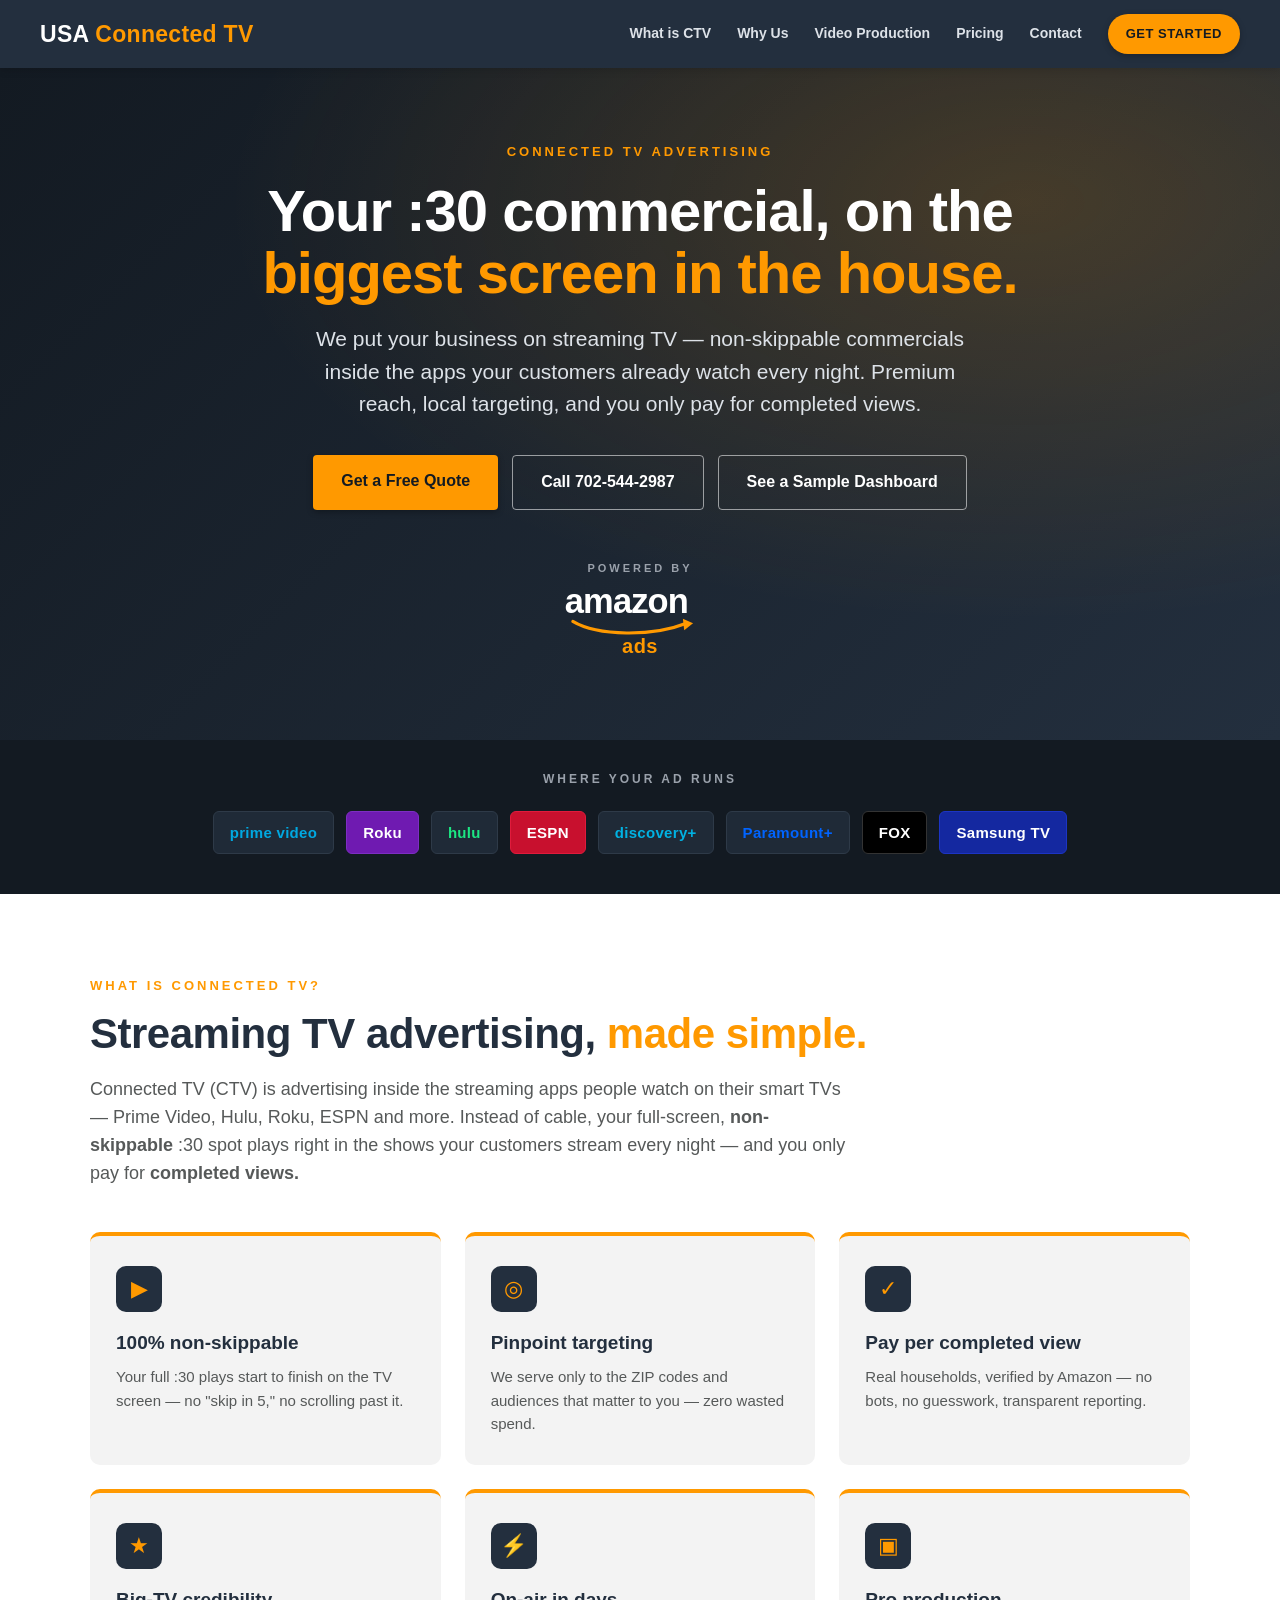
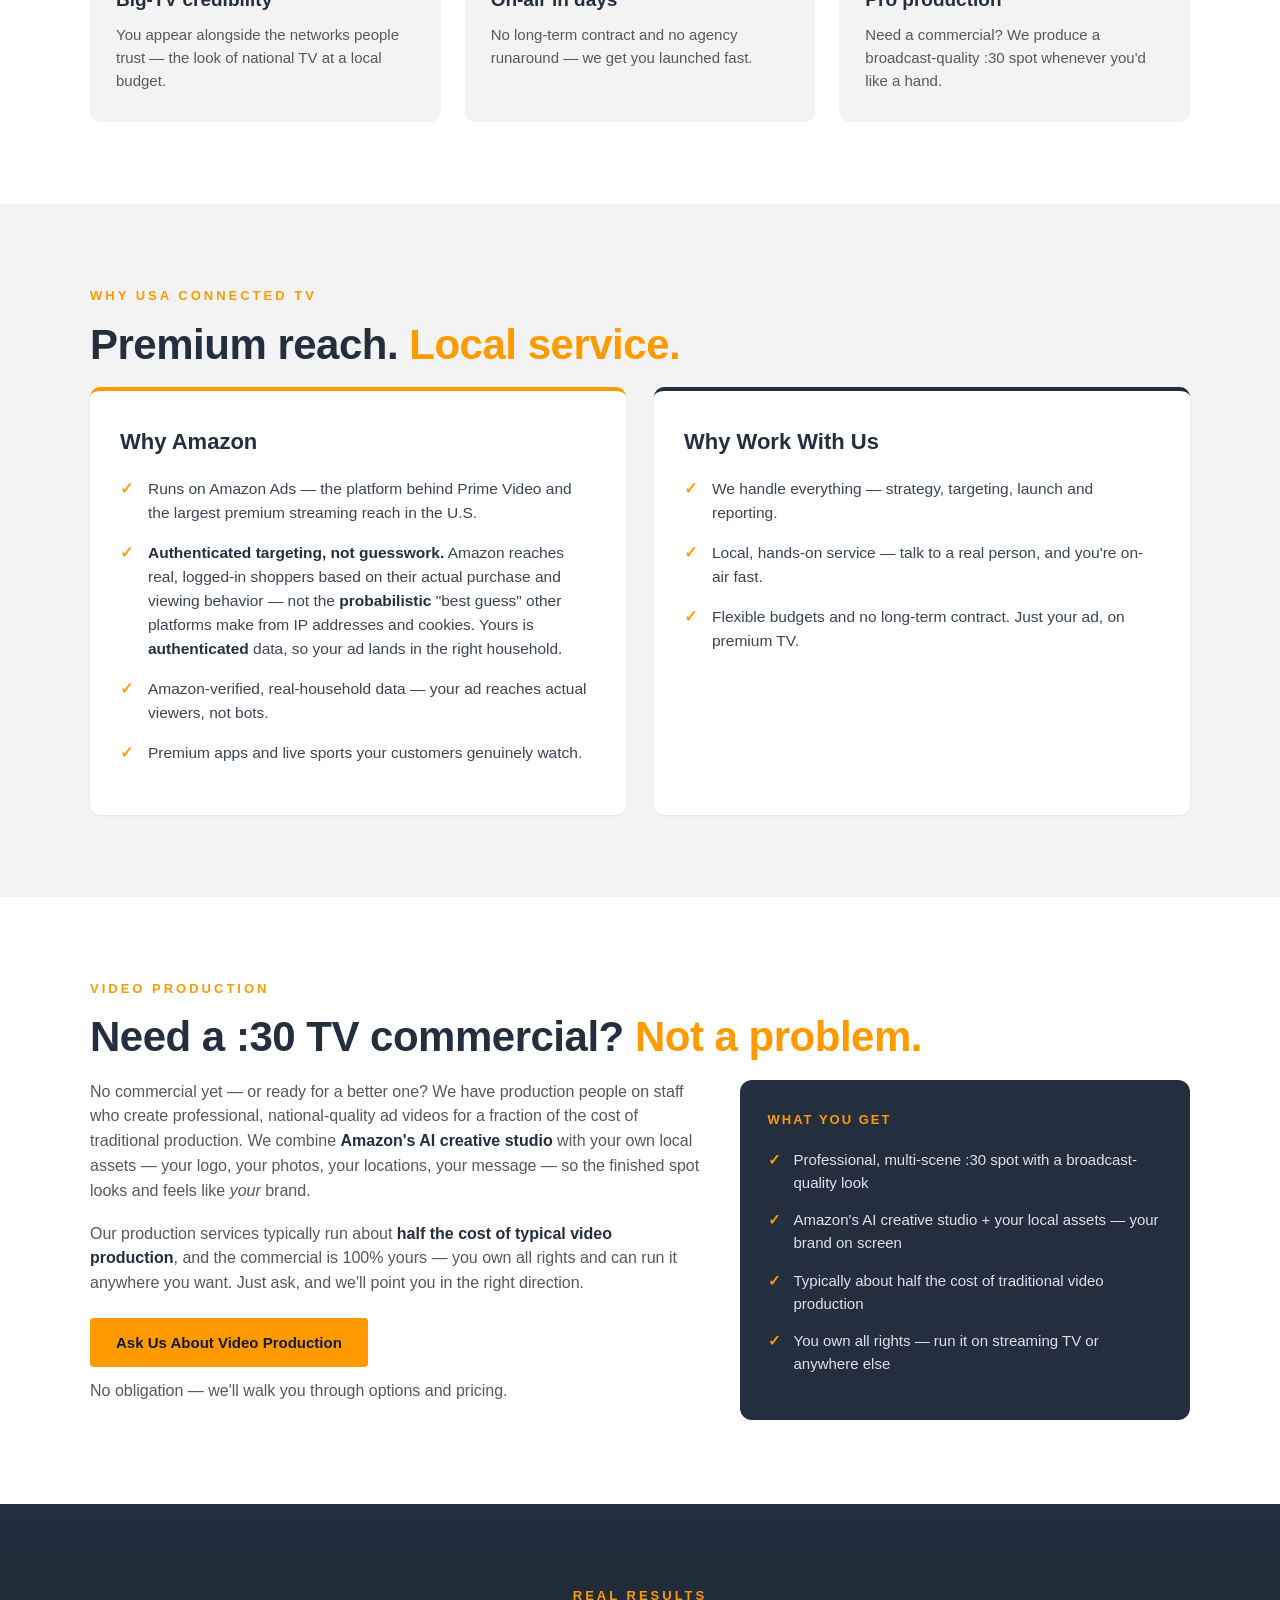
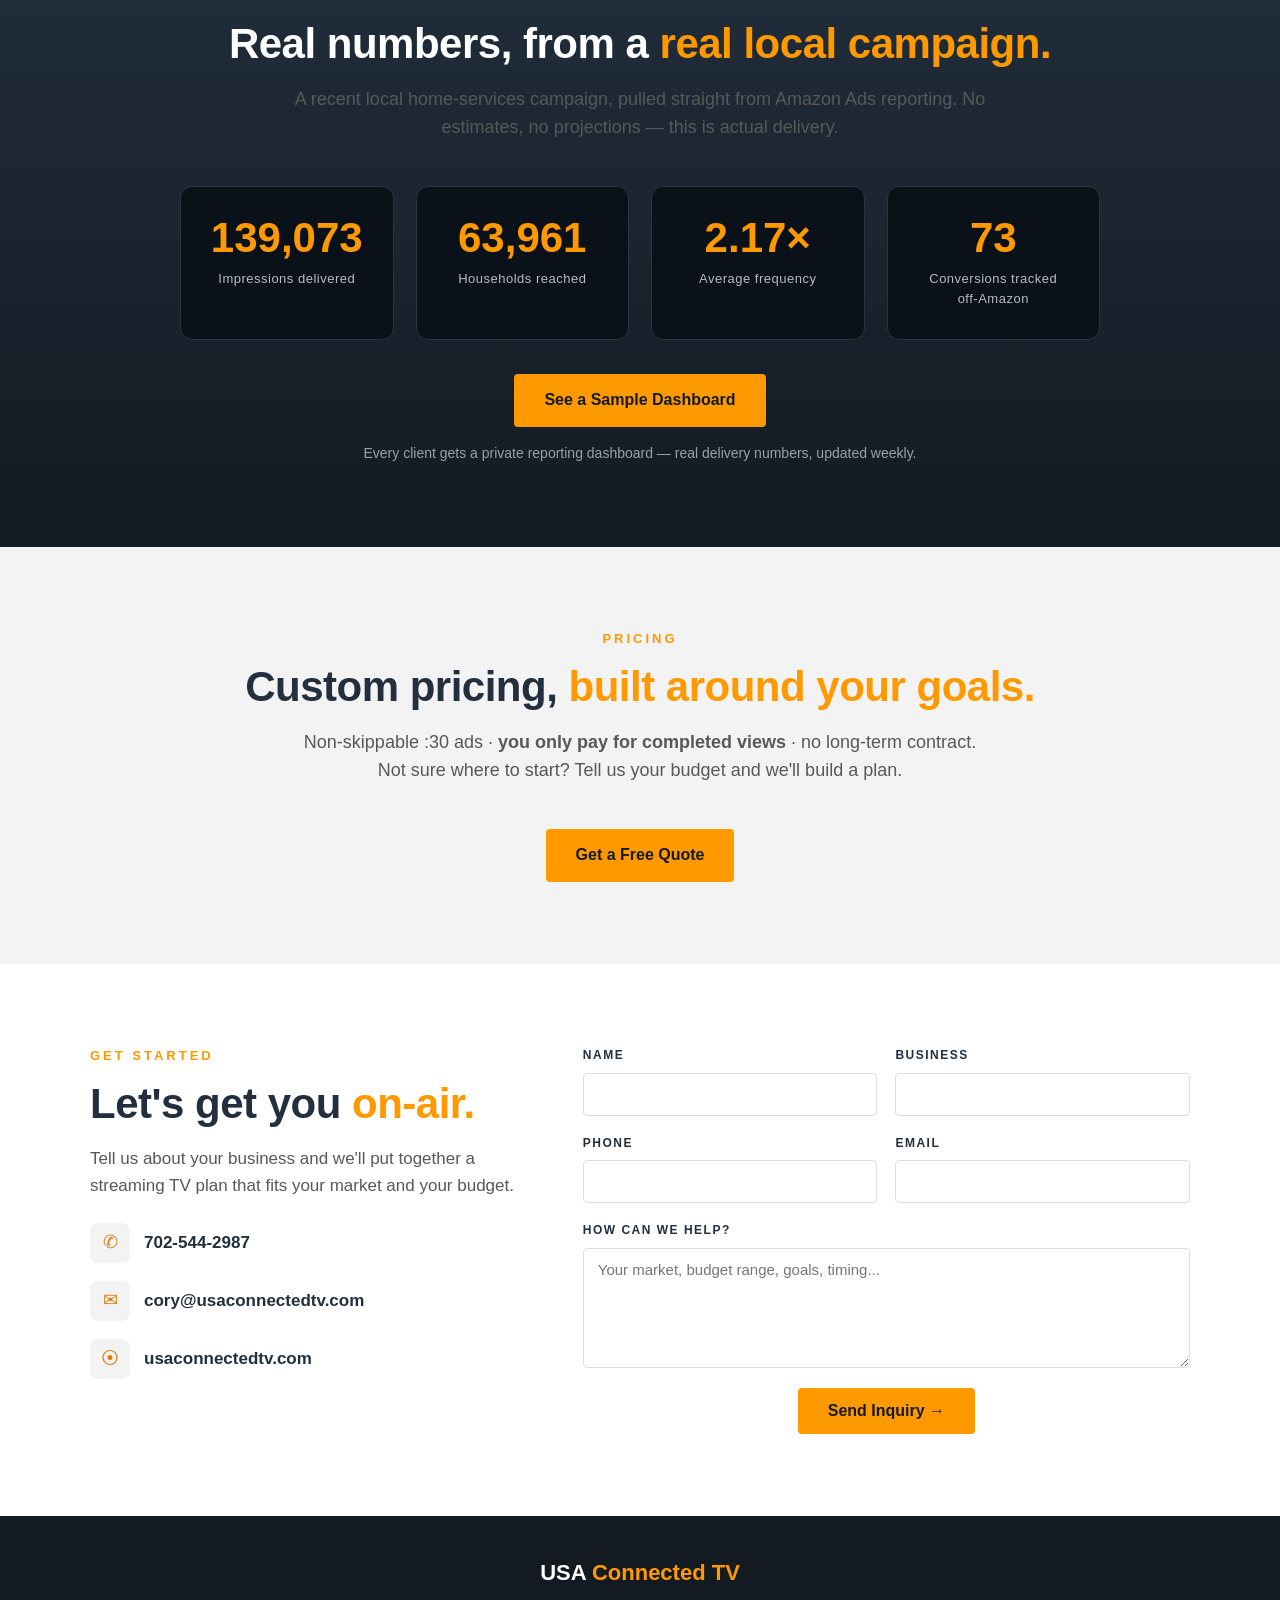
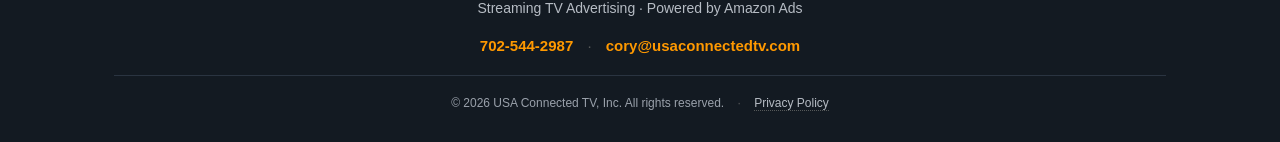
==== index.html @ 7b62219b "Add files via upload" ====
<!DOCTYPE html>
<html lang="en">
<head>
  <meta charset="UTF-8" />
  <meta name="viewport" content="width=device-width, initial-scale=1.0" />
  <meta name="description" content="USA Connected TV puts your business on streaming TV — non-skippable :30 commercials on Prime Video, Hulu, Roku, ESPN and more, powered by Amazon Ads. Local targeting, pay per completed view, on-air in days." />
  <title>USA Connected TV — Streaming TV Advertising | Powered by Amazon Ads</title>

  <style>
    /* ---------- Reset / base ---------- */
    * { box-sizing: border-box; margin: 0; padding: 0; }
    html { scroll-behavior: smooth; }
    body {
      font-family: "Amazon Ember", "Helvetica Neue", Helvetica, Arial, sans-serif;
      color: #232F3E;
      background: #FFFFFF;
      line-height: 1.55;
      -webkit-font-smoothing: antialiased;
    }
    img, svg { max-width: 100%; display: block; }
    a { color: inherit; text-decoration: none; }

    /* ---------- Amazon palette ---------- */
    :root {
      --amz-orange: #FF9900;
      --amz-orange-dark: #E47911;
      --amz-navy: #232F3E;
      --amz-navy-deep: #131A22;
      --amz-blue: #146EB4;
      --amz-gray-bg: #F3F3F3;
      --amz-gray-line: #DDDDDD;
      --amz-text-muted: #565959;
    }

    /* ---------- Header ---------- */
    header {
      background: var(--amz-navy);
      color: #FFFFFF;
      padding: 14px 24px;
      position: sticky;
      top: 0;
      z-index: 50;
      box-shadow: 0 2px 8px rgba(0,0,0,0.15);
    }
    .header-inner {
      max-width: 1200px;
      margin: 0 auto;
      display: flex;
      align-items: center;
      justify-content: space-between;
      gap: 16px;
    }
    .brand-mark {
      font-family: "Amazon Ember", "Helvetica Neue", Arial, sans-serif;
      font-weight: 800;
      font-size: 23px;
      letter-spacing: 0.3px;
      line-height: 1;
      white-space: nowrap;
    }
    .brand-mark .usa { color: #FFFFFF; }
    .brand-mark .ctv { color: var(--amz-orange); }
    .nav-links {
      display: flex;
      align-items: center;
      gap: 26px;
      font-size: 14px;
      font-weight: 600;
      color: #DDE2E8;
    }
    .nav-links a { transition: color 0.18s; }
    .nav-links a:hover { color: var(--amz-orange); }
    .nav-cta {
      display: inline-block;
      background: var(--amz-orange);
      color: var(--amz-navy-deep);
      font-weight: 800;
      font-size: 13px;
      letter-spacing: 0.5px;
      text-transform: uppercase;
      padding: 10px 18px;
      border-radius: 22px;
      white-space: nowrap;
      box-shadow: 0 2px 6px rgba(0,0,0,0.25);
      transition: background 0.2s, transform 0.2s;
    }
    .nav-cta:hover { background: #FFB347; transform: translateY(-1px); }
    .nav-toggle { display: none; background: none; border: none; color: #fff; font-size: 24px; cursor: pointer; }
    @media (max-width: 860px) {
      .nav-links { display: none; }
      .nav-links.open {
        display: flex; flex-direction: column; align-items: flex-start;
        position: absolute; top: 100%; left: 0; right: 0;
        background: var(--amz-navy-deep); padding: 18px 24px; gap: 16px;
        box-shadow: 0 8px 16px rgba(0,0,0,0.3);
      }
      .nav-toggle { display: block; }
    }

    /* ---------- Hero ---------- */
    .hero {
      background:
        radial-gradient(ellipse at 80% 20%, rgba(255,153,0,0.18), transparent 55%),
        linear-gradient(135deg, var(--amz-navy-deep) 0%, var(--amz-navy) 100%);
      color: #FFFFFF;
      padding: 74px 24px 84px;
      text-align: center;
      position: relative;
      overflow: hidden;
    }
    .hero-inner { max-width: 900px; margin: 0 auto; position: relative; z-index: 2; }
    .eyebrow-light {
      color: var(--amz-orange);
      font-size: 13px;
      font-weight: 700;
      text-transform: uppercase;
      letter-spacing: 3px;
      margin-bottom: 18px;
    }
    .hero h1 {
      font-size: clamp(34px, 5.4vw, 58px);
      line-height: 1.06;
      font-weight: 800;
      letter-spacing: -1px;
      margin-bottom: 20px;
    }
    .hero h1 .accent { color: var(--amz-orange); }
    .hero p.lede {
      font-size: clamp(17px, 2vw, 21px);
      color: #DDE2E8;
      max-width: 680px;
      margin: 0 auto 34px;
    }
    .hero-ctas { display: flex; gap: 14px; justify-content: center; flex-wrap: wrap; }
    .hero-cta {
      display: inline-block;
      background: var(--amz-orange);
      color: var(--amz-navy-deep);
      font-weight: 700;
      padding: 14px 28px;
      border-radius: 4px;
      font-size: 16px;
      transition: background 0.2s, transform 0.2s;
      box-shadow: 0 2px 6px rgba(0,0,0,0.3);
    }
    .hero-cta:hover { background: #FFB347; transform: translateY(-1px); }
    .hero-cta-alt {
      background: transparent;
      color: #FFFFFF;
      box-shadow: none;
      border: 1.5px solid rgba(255,255,255,0.55);
    }
    .hero-cta-alt:hover { background: rgba(255,255,255,0.10); }

    /* ---------- Powered by Amazon ---------- */
    .powered {
      margin-top: 50px;
      display: flex;
      flex-direction: column;
      align-items: center;
      gap: 2px;
    }
    .powered .powered-by {
      font-size: 11px;
      letter-spacing: 3px;
      text-transform: uppercase;
      color: #9AA1AB;
      font-weight: 700;
    }
    .powered .amz-svg { width: 168px; height: auto; }
    .powered .ads-label {
      font-size: 20px;
      font-weight: 800;
      color: var(--amz-orange);
      letter-spacing: 0.5px;
      line-height: 1;
      margin-top: -2px;
    }

    /* ---------- Networks strip ---------- */
    .networks { background: var(--amz-navy-deep); padding: 30px 24px 40px; text-align: center; }
    .networks .label {
      font-size: 12px; letter-spacing: 3px; text-transform: uppercase;
      color: #9AA1AB; font-weight: 700; margin-bottom: 22px;
    }
    .net-row {
      display: flex; flex-wrap: wrap; justify-content: center; align-items: center;
      gap: 14px 12px; max-width: 960px; margin: 0 auto;
    }
    .net-badge {
      font-weight: 800; font-size: 15px; letter-spacing: 0.3px;
      padding: 9px 16px; border-radius: 6px; white-space: nowrap;
      background: #1F2A37; color: #EDEFF2; border: 1px solid #2E3A48;
    }
    .net-badge.prime { color:#00A8E1; }
    .net-badge.roku { color:#fff; background:#6f1ab1; border-color:#7d2ec2; }
    .net-badge.hulu { color:#1CE783; }
    .net-badge.espn { color:#fff; background:#c8102e; border-color:#e01b3c; }
    .net-badge.disc { color:#00B2E3; }
    .net-badge.para { color:#0064FF; }
    .net-badge.fox  { color:#fff; background:#000; border-color:#333; }
    .net-badge.sam  { color:#fff; background:#1428A0; border-color:#1c34c4; }

    /* ---------- Section general ---------- */
    section.content { padding: 82px 24px; }
    .content-inner { max-width: 1100px; margin: 0 auto; }
    .eyebrow {
      color: var(--amz-orange);
      font-size: 13px;
      font-weight: 700;
      text-transform: uppercase;
      letter-spacing: 3px;
      margin-bottom: 14px;
    }
    h2 {
      font-size: clamp(28px, 4vw, 42px);
      font-weight: 800;
      line-height: 1.15;
      letter-spacing: -0.5px;
      margin-bottom: 18px;
      color: var(--amz-navy);
    }
    h2 .accent { color: var(--amz-orange); }
    section.content p.intro {
      font-size: 18px;
      color: var(--amz-text-muted);
      max-width: 760px;
      margin-bottom: 44px;
    }

    /* ---------- What is CTV (feature grid) ---------- */
    .what { background: #FFFFFF; }
    .feature-grid {
      display: grid;
      grid-template-columns: repeat(auto-fit, minmax(260px, 1fr));
      gap: 24px;
      margin-top: 6px;
    }
    .feature-card {
      background: var(--amz-gray-bg);
      border-radius: 10px;
      padding: 30px 26px;
      border-top: 4px solid var(--amz-orange);
    }
    .feature-card .fc-icon {
      width: 46px; height: 46px; border-radius: 10px;
      background: var(--amz-navy); color: var(--amz-orange);
      display: flex; align-items: center; justify-content: center;
      font-size: 22px; margin-bottom: 16px;
    }
    .feature-card h3 { font-size: 19px; font-weight: 800; color: var(--amz-navy); margin-bottom: 8px; }
    .feature-card p { font-size: 15px; color: var(--amz-text-muted); }

    /* ---------- Why Us (two columns) ---------- */
    .why { background: var(--amz-gray-bg); }
    .why-cols {
      display: grid;
      grid-template-columns: 1fr 1fr;
      gap: 28px;
      margin-top: 6px;
    }
    .why-panel {
      background: #FFFFFF;
      border-radius: 10px;
      padding: 34px 30px;
      box-shadow: 0 1px 3px rgba(0,0,0,0.06);
    }
    .why-panel.amazon { border-top: 4px solid var(--amz-orange); }
    .why-panel.us { border-top: 4px solid var(--amz-navy); }
    .why-panel h3 { font-size: 22px; font-weight: 800; color: var(--amz-navy); margin-bottom: 18px; }
    .why-list { list-style: none; }
    .why-list li {
      position: relative; padding-left: 28px; margin-bottom: 16px;
      font-size: 15.5px; color: #3a4453;
    }
    .why-list li::before {
      content: "✓"; position: absolute; left: 0; top: 0;
      color: var(--amz-orange); font-weight: 800;
    }
    .why-list li strong { color: var(--amz-navy); }
    @media (max-width: 720px) { .why-cols { grid-template-columns: 1fr; } }

    /* ---------- Video Production ---------- */
    .production { background: #FFFFFF; }
    .prod-wrap { display: grid; grid-template-columns: 1.15fr 0.85fr; gap: 40px; align-items: start; }
    .prod-body p { font-size: 16px; color: var(--amz-text-muted); margin-bottom: 18px; }
    .prod-body p strong { color: var(--amz-navy); }
    .prod-cta {
      display: inline-block; background: var(--amz-orange); color: var(--amz-navy-deep);
      font-weight: 700; padding: 13px 26px; border-radius: 4px; font-size: 15px; margin-top: 4px;
      transition: background 0.2s, transform 0.2s;
    }
    .prod-cta:hover { background: #FFB347; transform: translateY(-1px); }
    .prod-note { font-size: 13px; color: var(--amz-text-muted); margin-top: 12px; }
    .prod-card {
      background: var(--amz-navy); color: #fff; border-radius: 12px; padding: 30px 28px;
    }
    .prod-card h4 {
      font-size: 13px; letter-spacing: 2px; text-transform: uppercase;
      color: var(--amz-orange); margin-bottom: 18px; font-weight: 800;
    }
    .prod-card ul { list-style: none; }
    .prod-card li {
      position: relative; padding-left: 26px; margin-bottom: 14px; font-size: 15px; color: #DDE2E8;
    }
    .prod-card li::before { content: "✓"; position: absolute; left: 0; color: var(--amz-orange); font-weight: 800; }
    @media (max-width: 780px) { .prod-wrap { grid-template-columns: 1fr; gap: 28px; } }

    /* ---------- Real Results ---------- */
    .results { background: linear-gradient(180deg, var(--amz-navy) 0%, var(--amz-navy-deep) 100%); color: #fff; text-align: center; }
    .results h2 { color: #fff; }
    .results h2 .accent { color: var(--amz-orange); }
    .results p.intro { color: #B6BCC4; margin-left: auto; margin-right: auto; text-align: center; }
    .stats {
      display: grid; grid-template-columns: repeat(4, 1fr); gap: 22px;
      max-width: 920px; margin: 0 auto 34px;
    }
    .stat {
      background: #0B1118; border: 1px solid #2A3441; border-radius: 12px; padding: 30px 18px;
    }
    .stat .num { font-size: clamp(30px, 4vw, 42px); font-weight: 800; color: var(--amz-orange); line-height: 1; margin-bottom: 10px; }
    .stat .cap { font-size: 13px; color: #B6BCC4; letter-spacing: 0.5px; }
    .results-cta {
      display: inline-block; background: var(--amz-orange); color: var(--amz-navy-deep);
      font-weight: 700; padding: 14px 30px; border-radius: 4px; font-size: 16px;
      transition: background 0.2s, transform 0.2s;
    }
    .results-cta:hover { background: #FFB347; transform: translateY(-1px); }
    .results-note { margin-top: 16px; font-size: 14px; color: #9AA1AB; }
    @media (max-width: 720px) { .stats { grid-template-columns: 1fr 1fr; } }

    /* ---------- Pricing ---------- */
    .pricing { background: var(--amz-gray-bg); text-align: center; }
    .pricing .content-inner { text-align: center; }
    .pricing h2 { }
    .pricing p.intro { margin-left: auto; margin-right: auto; text-align: center; }
    .pricing-cta {
      display: inline-block; background: var(--amz-orange); color: var(--amz-navy-deep);
      font-weight: 700; padding: 14px 30px; border-radius: 4px; font-size: 16px;
      transition: background 0.2s, transform 0.2s;
    }
    .pricing-cta:hover { background: #FFB347; transform: translateY(-1px); }

    /* ---------- Contact ---------- */
    .contact { background: #FFFFFF; }
    .contact-wrap { display: grid; grid-template-columns: 0.85fr 1.15fr; gap: 44px; align-items: start; }
    .contact-info .eyebrow { }
    .contact-info h2 { }
    .contact-lines { margin-top: 24px; }
    .contact-line {
      display: flex; align-items: center; gap: 14px; margin-bottom: 18px;
      font-size: 17px; color: var(--amz-navy);
    }
    .contact-line .ci {
      width: 40px; height: 40px; border-radius: 8px; flex: none;
      background: var(--amz-gray-bg); color: var(--amz-orange-dark);
      display: flex; align-items: center; justify-content: center; font-size: 18px;
    }
    .contact-line a { color: var(--amz-navy); font-weight: 600; }
    .contact-line a:hover { color: var(--amz-orange-dark); }

    .contact-form { text-align: left; }
    .form-row { display: grid; grid-template-columns: 1fr 1fr; gap: 18px; margin-bottom: 18px; }
    .form-field { display: flex; flex-direction: column; }
    .form-field.full { margin-bottom: 20px; }
    .form-field label {
      font-size: 12px; font-weight: 700; letter-spacing: 1.5px; text-transform: uppercase;
      color: var(--amz-navy); margin-bottom: 8px;
    }
    .form-field input, .form-field textarea {
      font-family: inherit; font-size: 15px; color: var(--amz-navy-deep); background: #FFFFFF;
      border: 1.5px solid var(--amz-gray-line); border-radius: 4px; padding: 12px 14px;
      transition: border-color 0.18s, box-shadow 0.18s; width: 100%;
    }
    .form-field input:focus, .form-field textarea:focus {
      outline: none; border-color: var(--amz-orange); box-shadow: 0 0 0 3px rgba(255,153,0,0.18);
    }
    .form-field textarea { resize: vertical; min-height: 120px; }
    .contact-cta {
      display: inline-block; background: var(--amz-orange); color: var(--amz-navy-deep);
      font-weight: 700; padding: 14px 30px; border-radius: 4px; font-size: 16px;
      border: none; cursor: pointer; font-family: inherit; transition: background 0.2s, transform 0.2s;
    }
    .contact-cta:hover { background: #FFB347; transform: translateY(-1px); }
    @media (max-width: 780px) {
      .contact-wrap { grid-template-columns: 1fr; gap: 30px; }
      .form-row { grid-template-columns: 1fr; }
    }

    /* ---------- Footer ---------- */
    footer { background: var(--amz-navy-deep); color: #9AA1AB; text-align: center; }
    .footer-inner { max-width: 1100px; margin: 0 auto; padding: 40px 24px 30px; }
    .footer-brand { font-size: 22px; font-weight: 800; margin-bottom: 8px; }
    .footer-brand .usa { color: #fff; }
    .footer-brand .ctv { color: var(--amz-orange); }
    .footer-tag { font-size: 14px; color: #B6BCC4; margin-bottom: 14px; }
    .footer-contact { font-size: 15px; color: #DDE2E8; margin-bottom: 18px; }
    .footer-contact a { color: var(--amz-orange); font-weight: 600; }
    .footer-contact a:hover { color: #FFB347; }
    .footer-sep { margin: 0 10px; color: #565959; }
    .footer-legal {
      border-top: 1px solid #2A3441; padding-top: 18px; font-size: 12px; color: #9AA1AB;
    }
    .footer-legal a { color: #B6BCC4; border-bottom: 1px dotted #565959; }
    .footer-legal a:hover { color: var(--amz-orange); }
  </style>
</head>
<body>

  <!-- ============ HEADER ============ -->
  <header>
    <div class="header-inner">
      <a href="#top" class="brand-mark"><span class="usa">USA </span><span class="ctv">Connected TV</span></a>
      <nav class="nav-links" id="navLinks">
        <a href="#what">What is CTV</a>
        <a href="#why">Why Us</a>
        <a href="#production">Video Production</a>
        <a href="#pricing">Pricing</a>
        <a href="#contact">Contact</a>
        <a class="nav-cta" href="#contact">Get Started</a>
      </nav>
      <button class="nav-toggle" id="navToggle" aria-label="Menu">☰</button>
    </div>
  </header>

  <span id="top"></span>

  <!-- ============ HERO ============ -->
  <section class="hero">
    <div class="hero-inner">
      <div class="eyebrow-light">Connected TV Advertising</div>
      <h1>Your :30 commercial, on the <span class="accent">biggest screen in the house.</span></h1>
      <p class="lede">
        We put your business on streaming TV — non-skippable commercials inside the apps your
        customers already watch every night. Premium reach, local targeting, and you only pay
        for completed views.
      </p>
      <div class="hero-ctas">
        <a class="hero-cta" href="#contact">Get a Free Quote</a>
        <a class="hero-cta hero-cta-alt" href="tel:7025442987">Call 702-544-2987</a>
        <a class="hero-cta hero-cta-alt" href="sample-dashboard.html">See a Sample Dashboard</a>
      </div>

      <div class="powered">
        <span class="powered-by">Powered by</span>
        <svg class="amz-svg" viewBox="0 0 380 130" xmlns="http://www.w3.org/2000/svg" aria-label="amazon ads">
          <text x="20" y="78" font-family="'Helvetica Neue', Helvetica, Arial, sans-serif"
                font-size="78" font-weight="700" fill="#FFFFFF" letter-spacing="-2">amazon</text>
          <path d="M 38 96 C 95 130, 220 130, 295 100" stroke="#FF9900" stroke-width="7" fill="none" stroke-linecap="round"/>
          <path d="M 287 90 L 310 100 L 290 116 Z" fill="#FF9900"/>
        </svg>
        <span class="ads-label">ads</span>
      </div>
    </div>
  </section>

  <!-- ============ NETWORKS ============ -->
  <section class="networks">
    <div class="label">Where Your Ad Runs</div>
    <div class="net-row">
      <span class="net-badge prime">prime video</span>
      <span class="net-badge roku">Roku</span>
      <span class="net-badge hulu">hulu</span>
      <span class="net-badge espn">ESPN</span>
      <span class="net-badge disc">discovery+</span>
      <span class="net-badge para">Paramount+</span>
      <span class="net-badge fox">FOX</span>
      <span class="net-badge sam">Samsung TV</span>
    </div>
  </section>

  <!-- ============ WHAT IS CTV ============ -->
  <section class="content what" id="what">
    <div class="content-inner">
      <div class="eyebrow">What is Connected TV?</div>
      <h2>Streaming TV advertising, <span class="accent">made simple.</span></h2>
      <p class="intro">
        Connected TV (CTV) is advertising inside the streaming apps people watch on their smart TVs —
        Prime Video, Hulu, Roku, ESPN and more. Instead of cable, your full-screen,
        <strong>non-skippable</strong> :30 spot plays right in the shows your customers stream every
        night — and you only pay for <strong>completed views.</strong>
      </p>

      <div class="feature-grid">
        <div class="feature-card">
          <div class="fc-icon">▶</div>
          <h3>100% non-skippable</h3>
          <p>Your full :30 plays start to finish on the TV screen — no "skip in 5," no scrolling past it.</p>
        </div>
        <div class="feature-card">
          <div class="fc-icon">◎</div>
          <h3>Pinpoint targeting</h3>
          <p>We serve only to the ZIP codes and audiences that matter to you — zero wasted spend.</p>
        </div>
        <div class="feature-card">
          <div class="fc-icon">✓</div>
          <h3>Pay per completed view</h3>
          <p>Real households, verified by Amazon — no bots, no guesswork, transparent reporting.</p>
        </div>
        <div class="feature-card">
          <div class="fc-icon">★</div>
          <h3>Big-TV credibility</h3>
          <p>You appear alongside the networks people trust — the look of national TV at a local budget.</p>
        </div>
        <div class="feature-card">
          <div class="fc-icon">⚡</div>
          <h3>On-air in days</h3>
          <p>No long-term contract and no agency runaround — we get you launched fast.</p>
        </div>
        <div class="feature-card">
          <div class="fc-icon">▣</div>
          <h3>Pro production</h3>
          <p>Need a commercial? We produce a broadcast-quality :30 spot whenever you'd like a hand.</p>
        </div>
      </div>
    </div>
  </section>

  <!-- ============ WHY US ============ -->
  <section class="content why" id="why">
    <div class="content-inner">
      <div class="eyebrow">Why USA Connected TV</div>
      <h2>Premium reach. <span class="accent">Local service.</span></h2>

      <div class="why-cols">
        <div class="why-panel amazon">
          <h3>Why Amazon</h3>
          <ul class="why-list">
            <li>Runs on Amazon Ads — the platform behind Prime Video and the largest premium streaming reach in the U.S.</li>
            <li><strong>Authenticated targeting, not guesswork.</strong> Amazon reaches real, logged-in shoppers based on their actual purchase and viewing behavior — not the <strong>probabilistic</strong> "best guess" other platforms make from IP addresses and cookies. Yours is <strong>authenticated</strong> data, so your ad lands in the right household.</li>
            <li>Amazon-verified, real-household data — your ad reaches actual viewers, not bots.</li>
            <li>Premium apps and live sports your customers genuinely watch.</li>
          </ul>
        </div>
        <div class="why-panel us">
          <h3>Why Work With Us</h3>
          <ul class="why-list">
            <li>We handle everything — strategy, targeting, launch and reporting.</li>
            <li>Local, hands-on service — talk to a real person, and you're on-air fast.</li>
            <li>Flexible budgets and no long-term contract. Just your ad, on premium TV.</li>
          </ul>
        </div>
      </div>
    </div>
  </section>

  <!-- ============ VIDEO PRODUCTION ============ -->
  <section class="content production" id="production">
    <div class="content-inner">
      <div class="eyebrow">Video Production</div>
      <h2>Need a :30 TV commercial? <span class="accent">Not a problem.</span></h2>

      <div class="prod-wrap">
        <div class="prod-body">
          <p>
            No commercial yet — or ready for a better one? We have production people on staff who create
            professional, national-quality ad videos for a fraction of the cost of traditional production.
            We combine <strong>Amazon's AI creative studio</strong> with your own local assets — your logo,
            your photos, your locations, your message — so the finished spot looks and feels like <em>your</em> brand.
          </p>
          <p>
            Our production services typically run about <strong>half the cost of typical video production</strong>,
            and the commercial is 100% yours — you own all rights and can run it anywhere you want. Just ask,
            and we'll point you in the right direction.
          </p>
          <a class="prod-cta" href="#contact">Ask Us About Video Production</a>
          <p class="prod-note">No obligation — we'll walk you through options and pricing.</p>
        </div>
        <div class="prod-card">
          <h4>What You Get</h4>
          <ul>
            <li>Professional, multi-scene :30 spot with a broadcast-quality look</li>
            <li>Amazon's AI creative studio + your local assets — your brand on screen</li>
            <li>Typically about half the cost of traditional video production</li>
            <li>You own all rights — run it on streaming TV or anywhere else</li>
          </ul>
        </div>
      </div>
    </div>
  </section>

  <!-- ============ REAL RESULTS ============ -->
  <section class="content results">
    <div class="content-inner">
      <div class="eyebrow">Real Results</div>
      <h2>Real numbers, from a <span class="accent">real local campaign.</span></h2>
      <p class="intro">
        A recent local home-services campaign, pulled straight from Amazon Ads reporting. No estimates,
        no projections — this is actual delivery.
      </p>

      <div class="stats">
        <div class="stat"><div class="num">139,073</div><div class="cap">Impressions delivered</div></div>
        <div class="stat"><div class="num">63,961</div><div class="cap">Households reached</div></div>
        <div class="stat"><div class="num">2.17×</div><div class="cap">Average frequency</div></div>
        <div class="stat"><div class="num">73</div><div class="cap">Conversions tracked off‑Amazon</div></div>
      </div>

      <a class="results-cta" href="sample-dashboard.html">See a Sample Dashboard</a>
      <p class="results-note">Every client gets a private reporting dashboard — real delivery numbers, updated weekly.</p>
    </div>
  </section>

  <!-- ============ PRICING ============ -->
  <section class="content pricing" id="pricing">
    <div class="content-inner">
      <div class="eyebrow">Pricing</div>
      <h2>Custom pricing, <span class="accent">built around your goals.</span></h2>
      <p class="intro">
        Non-skippable :30 ads · <strong>you only pay for completed views</strong> · no long-term contract.<br>
        Not sure where to start? Tell us your budget and we'll build a plan.
      </p>
      <a class="pricing-cta" href="#contact">Get a Free Quote</a>
    </div>
  </section>

  <!-- ============ CONTACT ============ -->
  <section class="content contact" id="contact">
    <div class="content-inner">
      <div class="contact-wrap">
        <div class="contact-info">
          <div class="eyebrow">Get Started</div>
          <h2>Let's get you <span class="accent">on-air.</span></h2>
          <p style="font-size:17px;color:var(--amz-text-muted);margin-top:6px;">
            Tell us about your business and we'll put together a streaming TV plan that fits your
            market and your budget.
          </p>
          <div class="contact-lines">
            <div class="contact-line"><span class="ci">✆</span><a href="tel:7025442987">702-544-2987</a></div>
            <div class="contact-line"><span class="ci">✉</span><a href="mailto:cory@usaconnectedtv.com">cory@usaconnectedtv.com</a></div>
            <div class="contact-line"><span class="ci">⦿</span><a href="https://usaconnectedtv.com">usaconnectedtv.com</a></div>
          </div>
        </div>

        <div id="form-thanks" style="display:none; text-align:center; padding:40px 20px; font-size:18px; font-weight:700;">
          Thanks! Your inquiry is on its way. We'll be in touch shortly.
        </div>
        <form class="contact-form" id="contact-form" action="https://formsubmit.co/cory@usaconnectedtv.com" method="POST">
          <input type="hidden" name="_subject" value="New lead from usaconnectedtv.com">
          <input type="hidden" name="_next" value="https://usaconnectedtv.com/?sent=1#contact">
          <input type="hidden" name="_template" value="table">
          <input type="hidden" name="_captcha" value="false">
          <p style="display:none"><label>Don't fill this out: <input type="text" name="_honey" tabindex="-1" autocomplete="off"></label></p>

          <div class="form-row">
            <div class="form-field">
              <label for="cf-name">Name</label>
              <input type="text" id="cf-name" name="name" required>
            </div>
            <div class="form-field">
              <label for="cf-business">Business</label>
              <input type="text" id="cf-business" name="business">
            </div>
          </div>
          <div class="form-row">
            <div class="form-field">
              <label for="cf-phone">Phone</label>
              <input type="tel" id="cf-phone" name="phone">
            </div>
            <div class="form-field">
              <label for="cf-email">Email</label>
              <input type="email" id="cf-email" name="email" required>
            </div>
          </div>
          <div class="form-field full">
            <label for="cf-msg">How can we help?</label>
            <textarea id="cf-msg" name="message" placeholder="Your market, budget range, goals, timing..."></textarea>
          </div>
          <div style="text-align:center;">
            <button type="submit" class="contact-cta">Send Inquiry →</button>
          </div>
        </form>
      </div>
    </div>
  </section>

  <!-- ============ FOOTER ============ -->
  <footer>
    <div class="footer-inner">
      <div class="footer-brand"><span class="usa">USA </span><span class="ctv">Connected TV</span></div>
      <div class="footer-tag">Streaming TV Advertising · Powered by Amazon Ads</div>
      <div class="footer-contact">
        <a href="tel:7025442987">702-544-2987</a>
        <span class="footer-sep">·</span>
        <a href="mailto:cory@usaconnectedtv.com">cory@usaconnectedtv.com</a>
      </div>
      <div class="footer-legal">
        © <span id="year">2026</span> USA Connected TV, Inc. All rights reserved.
        <span class="footer-sep">·</span>
        <a href="privacy.html">Privacy Policy</a>
      </div>
    </div>
  </footer>

  <script>
    document.getElementById('year').textContent = new Date().getFullYear();
    // Mobile nav toggle
    var t = document.getElementById('navToggle'), n = document.getElementById('navLinks');
    if (t) t.addEventListener('click', function(){ n.classList.toggle('open'); });
    // Close mobile nav on link click
    n.querySelectorAll('a').forEach(function(a){ a.addEventListener('click', function(){ n.classList.remove('open'); }); });
  </script>
  <script>
    if (new URLSearchParams(location.search).get('sent') === '1') {
      var f = document.getElementById('contact-form'), t = document.getElementById('form-thanks');
      if (f && t) { f.style.display = 'none'; t.style.display = 'block'; }
    }
  </script>
</body>
</html>
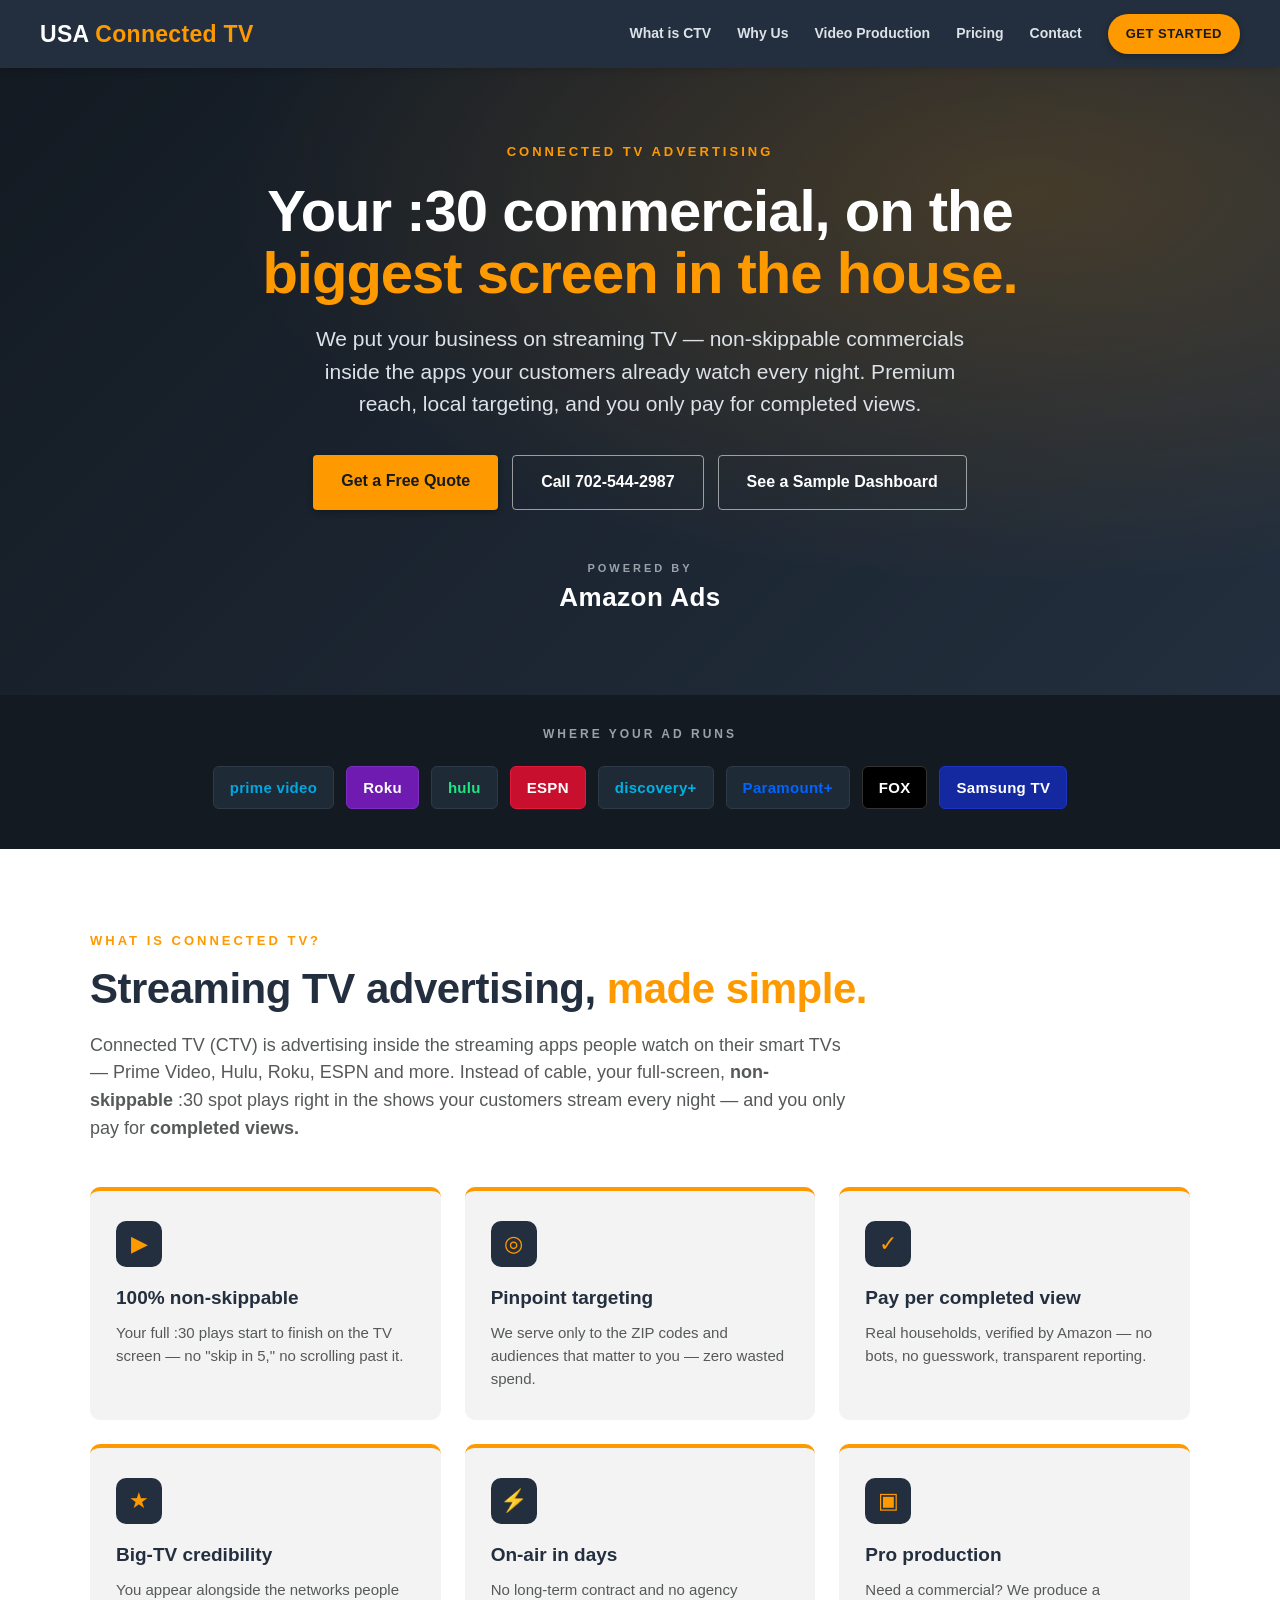
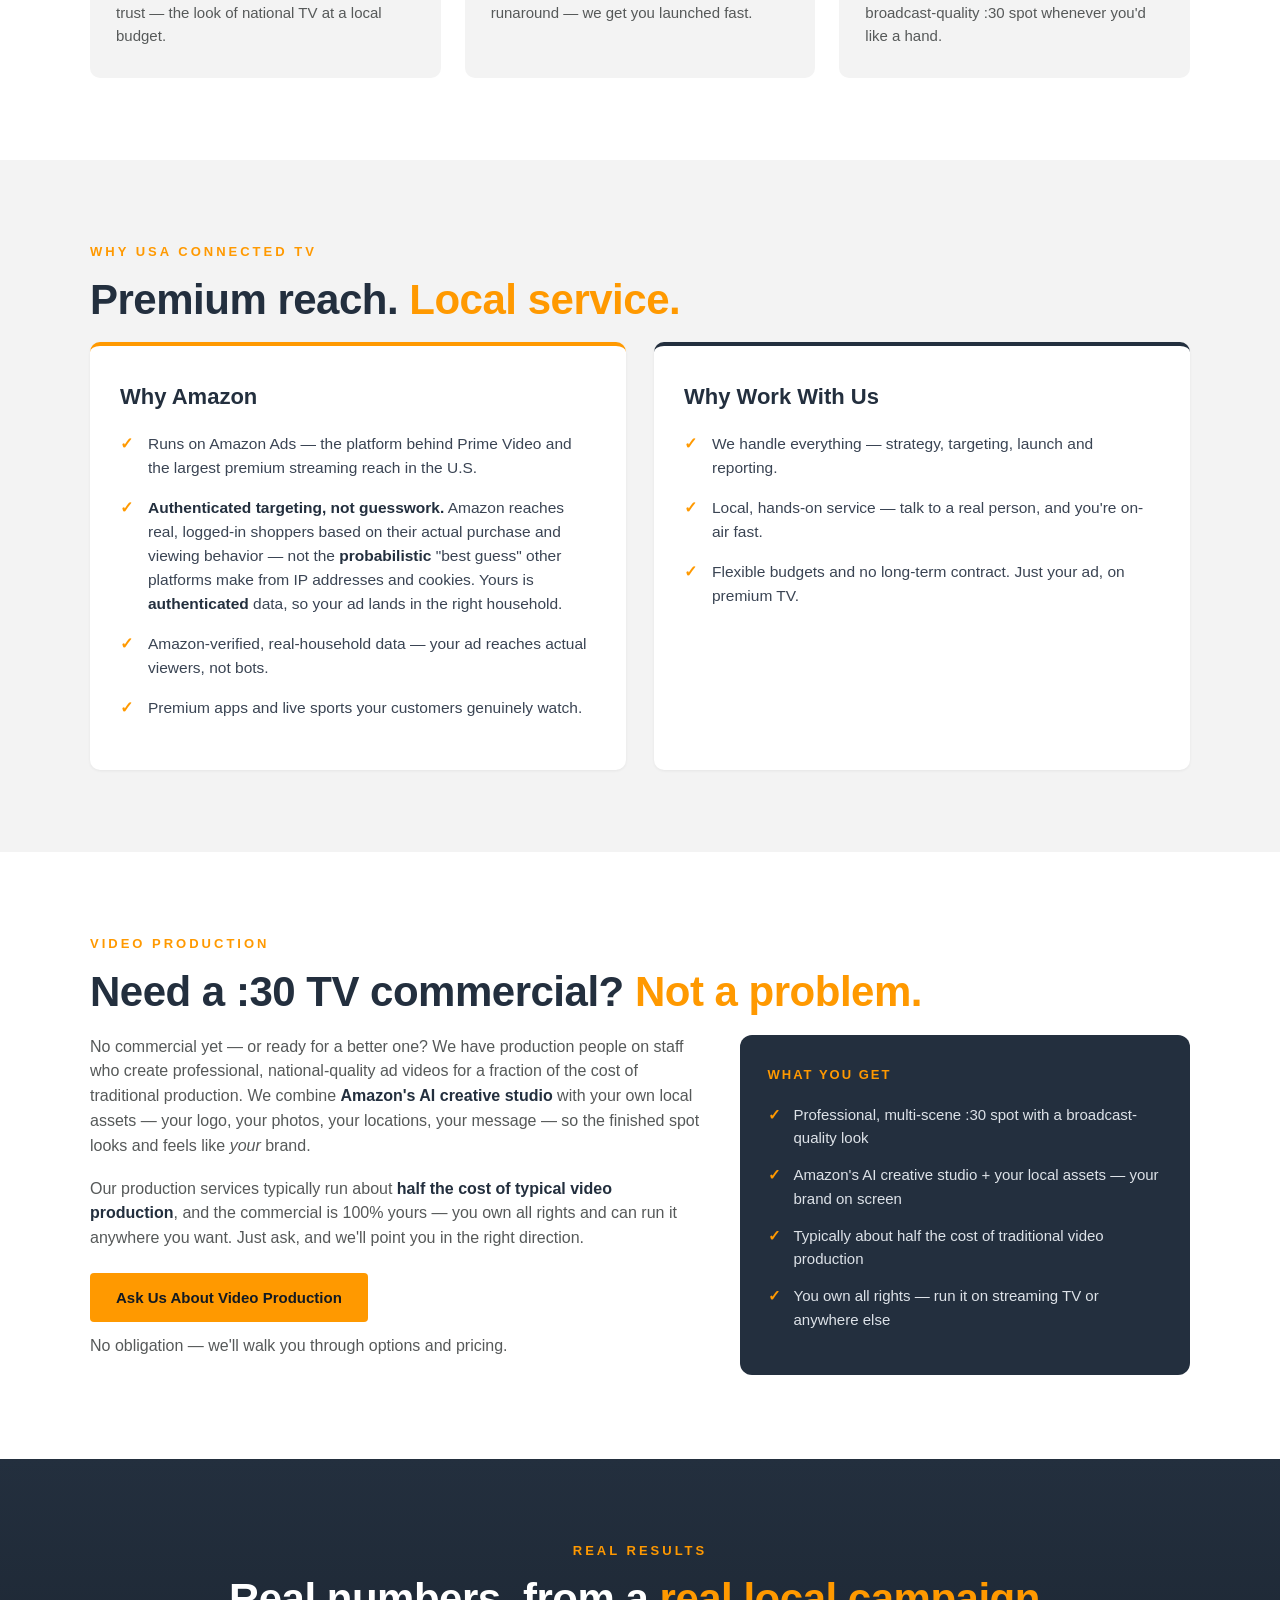
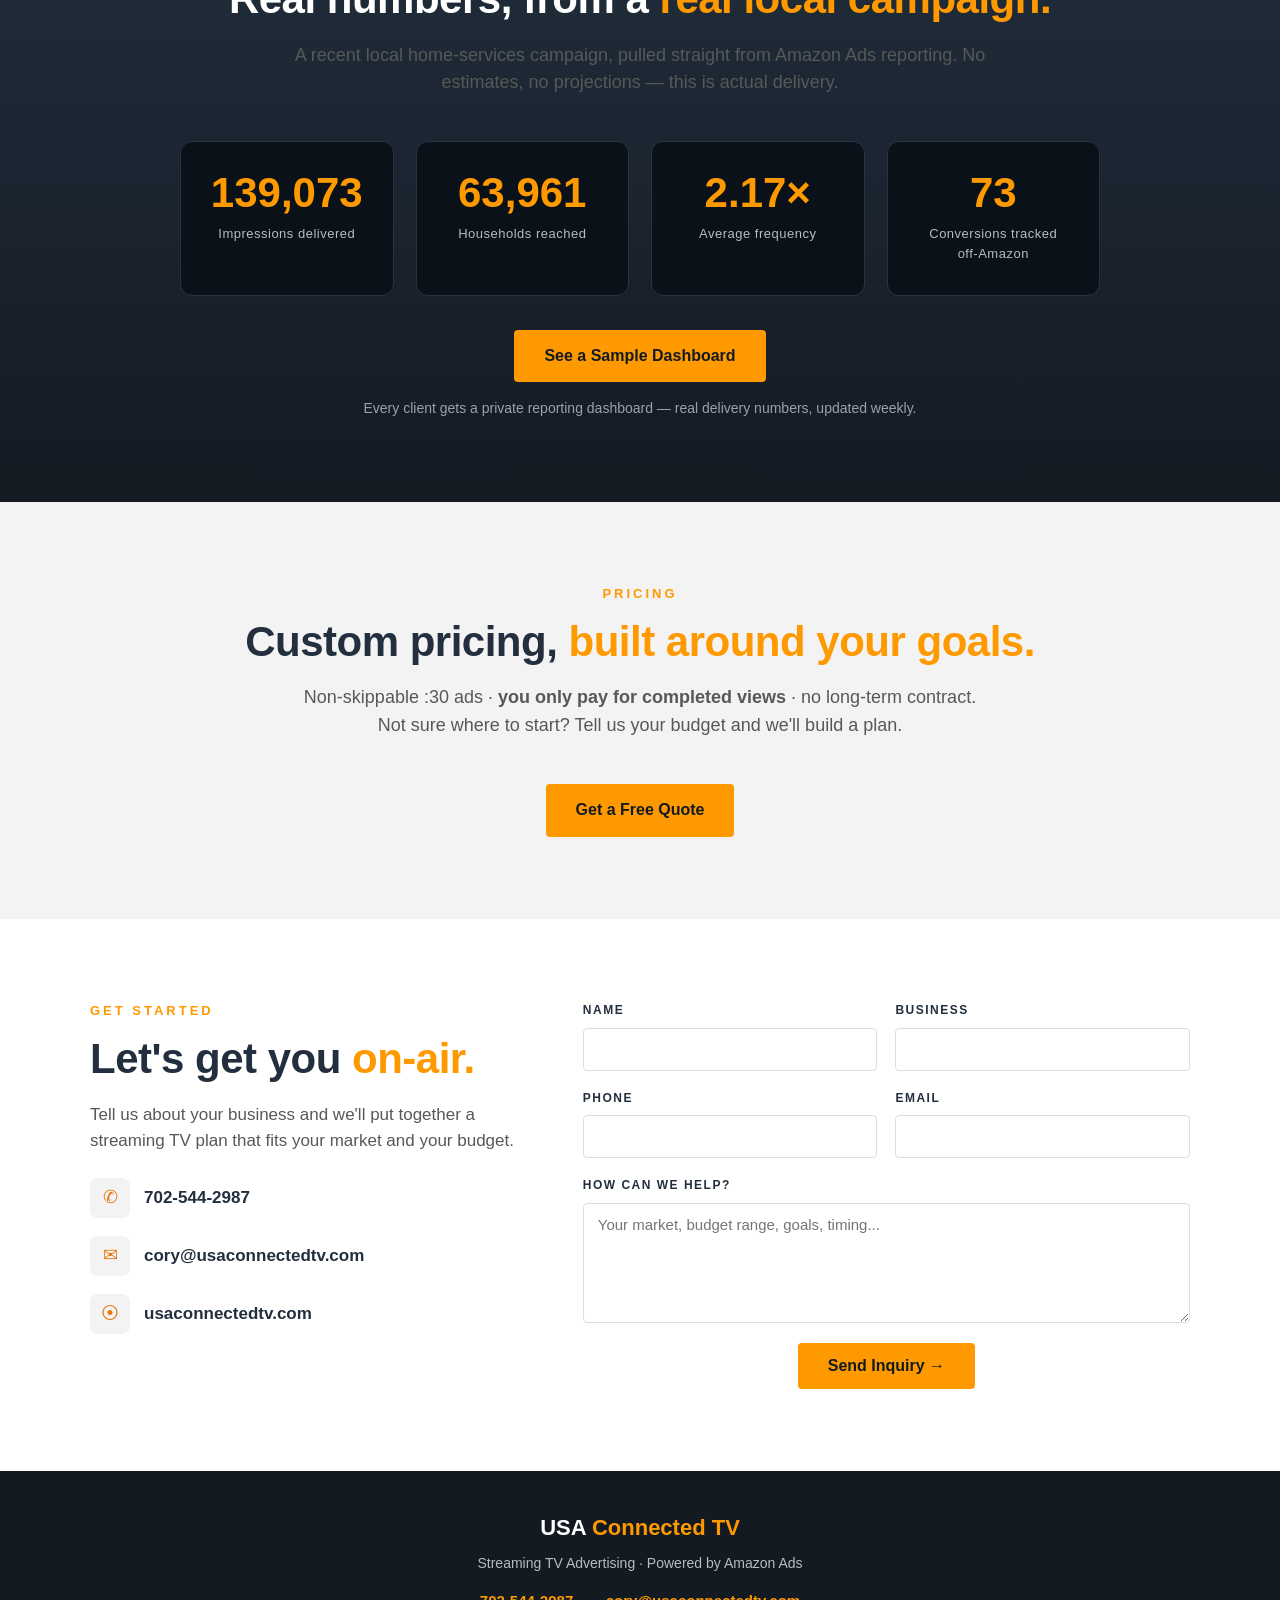
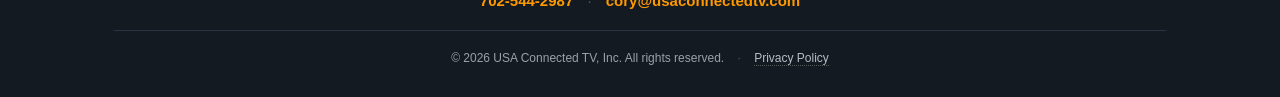
==== commit cff1b41c: "Replace Amazon logo-style badge with plain text" ====
--- a/index.html
+++ b/index.html
@@ -167,7 +167,7 @@
       color: #9AA1AB;
       font-weight: 700;
     }
-    .powered .amz-svg { width: 168px; height: auto; }
+    .powered .amz-text { font-size: 26px; font-weight: 800; color: #FFFFFF; letter-spacing: 0.5px; line-height: 1.1; margin-top: 4px; }
     .powered .ads-label {
       font-size: 20px;
       font-weight: 800;
@@ -443,13 +443,7 @@
 
       <div class="powered">
         <span class="powered-by">Powered by</span>
-        <svg class="amz-svg" viewBox="0 0 380 130" xmlns="http://www.w3.org/2000/svg" aria-label="amazon ads">
-          <text x="20" y="78" font-family="'Helvetica Neue', Helvetica, Arial, sans-serif"
-                font-size="78" font-weight="700" fill="#FFFFFF" letter-spacing="-2">amazon</text>
-          <path d="M 38 96 C 95 130, 220 130, 295 100" stroke="#FF9900" stroke-width="7" fill="none" stroke-linecap="round"/>
-          <path d="M 287 90 L 310 100 L 290 116 Z" fill="#FF9900"/>
-        </svg>
-        <span class="ads-label">ads</span>
+        <span class="amz-text">Amazon Ads</span>
       </div>
     </div>
   </section>
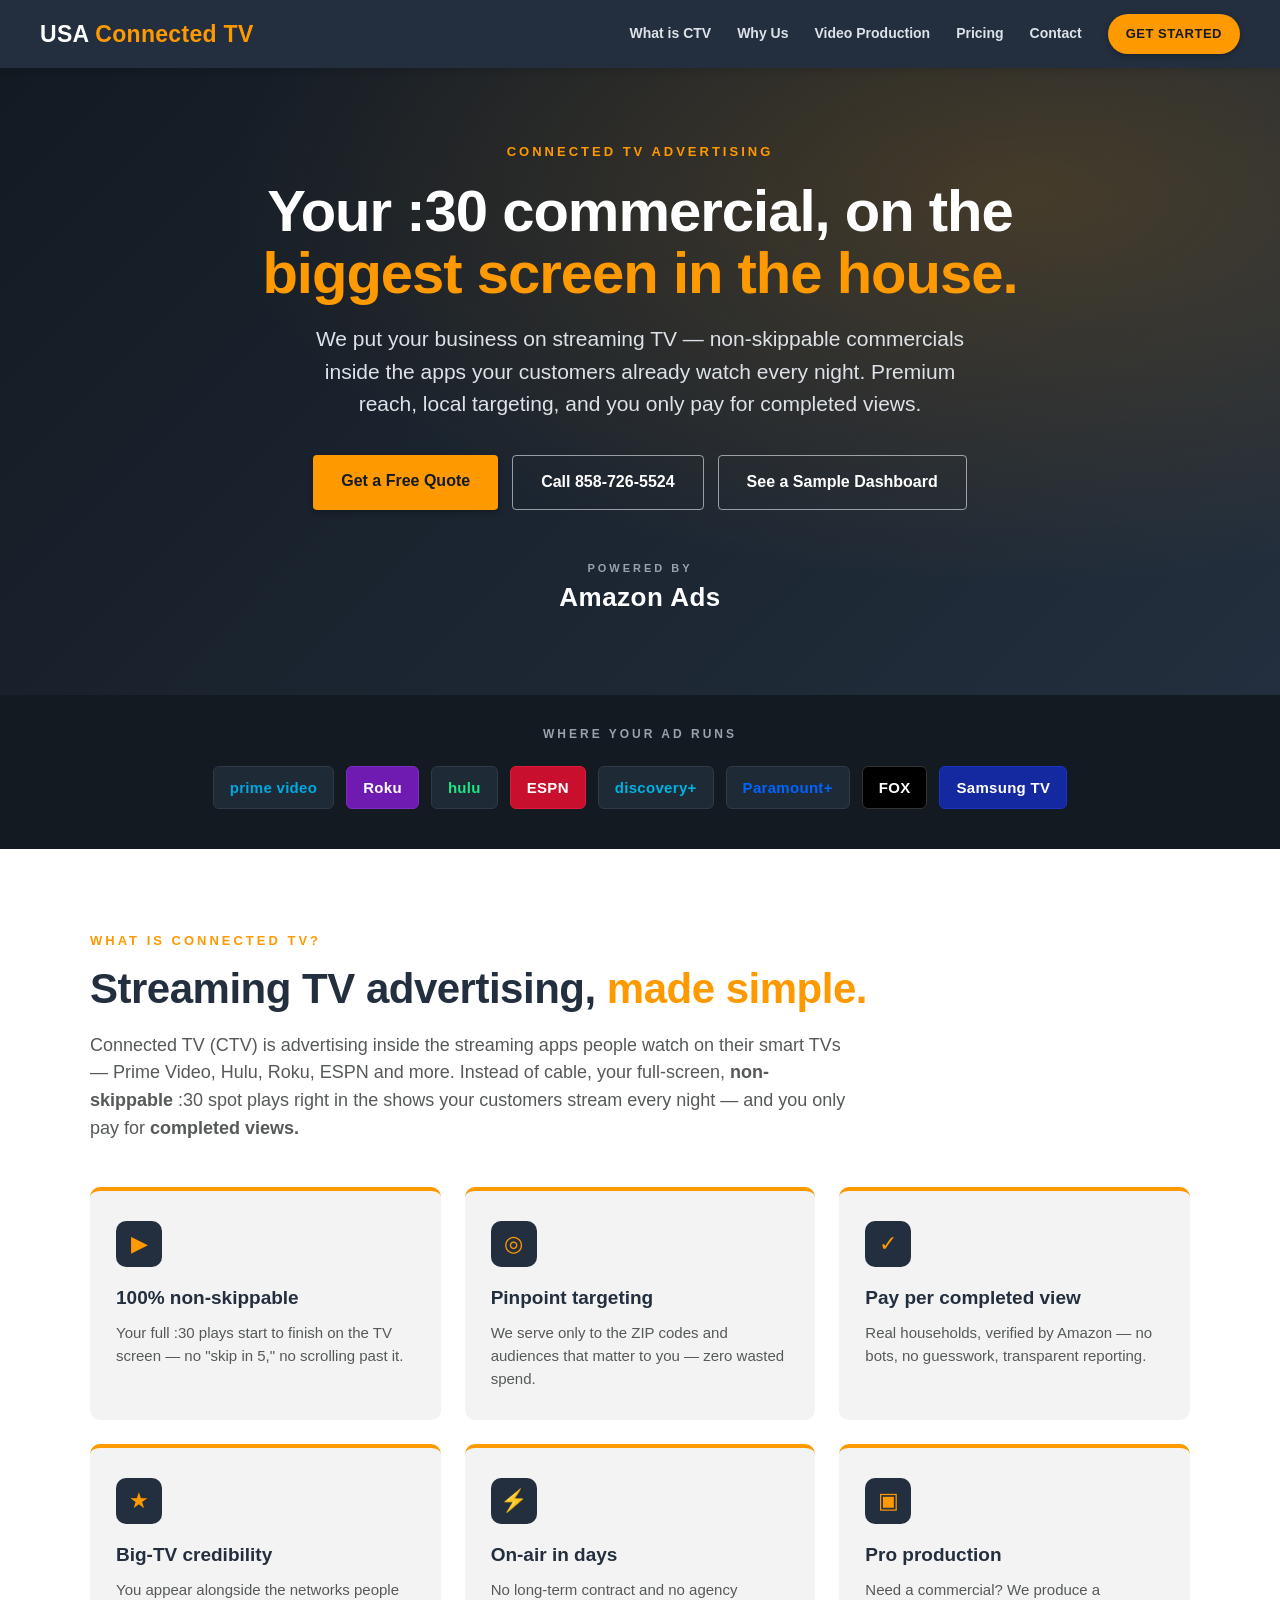
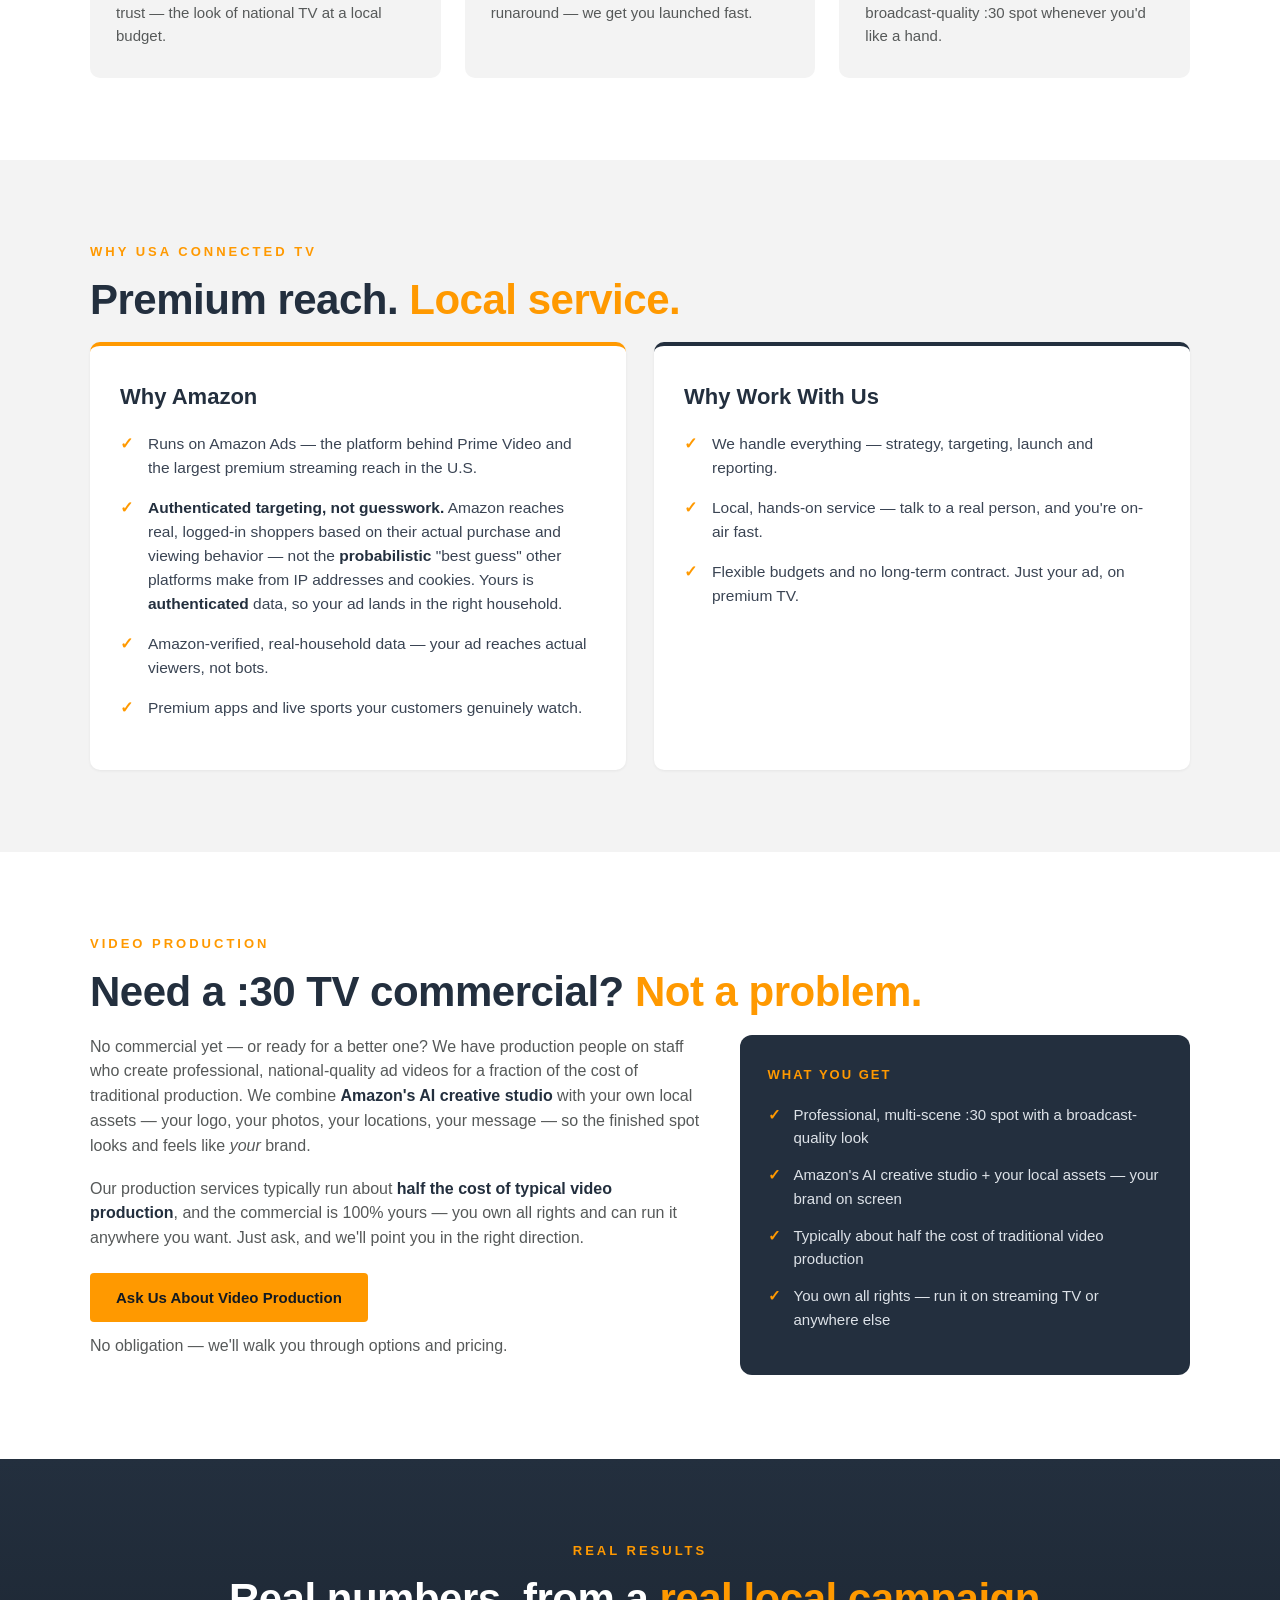
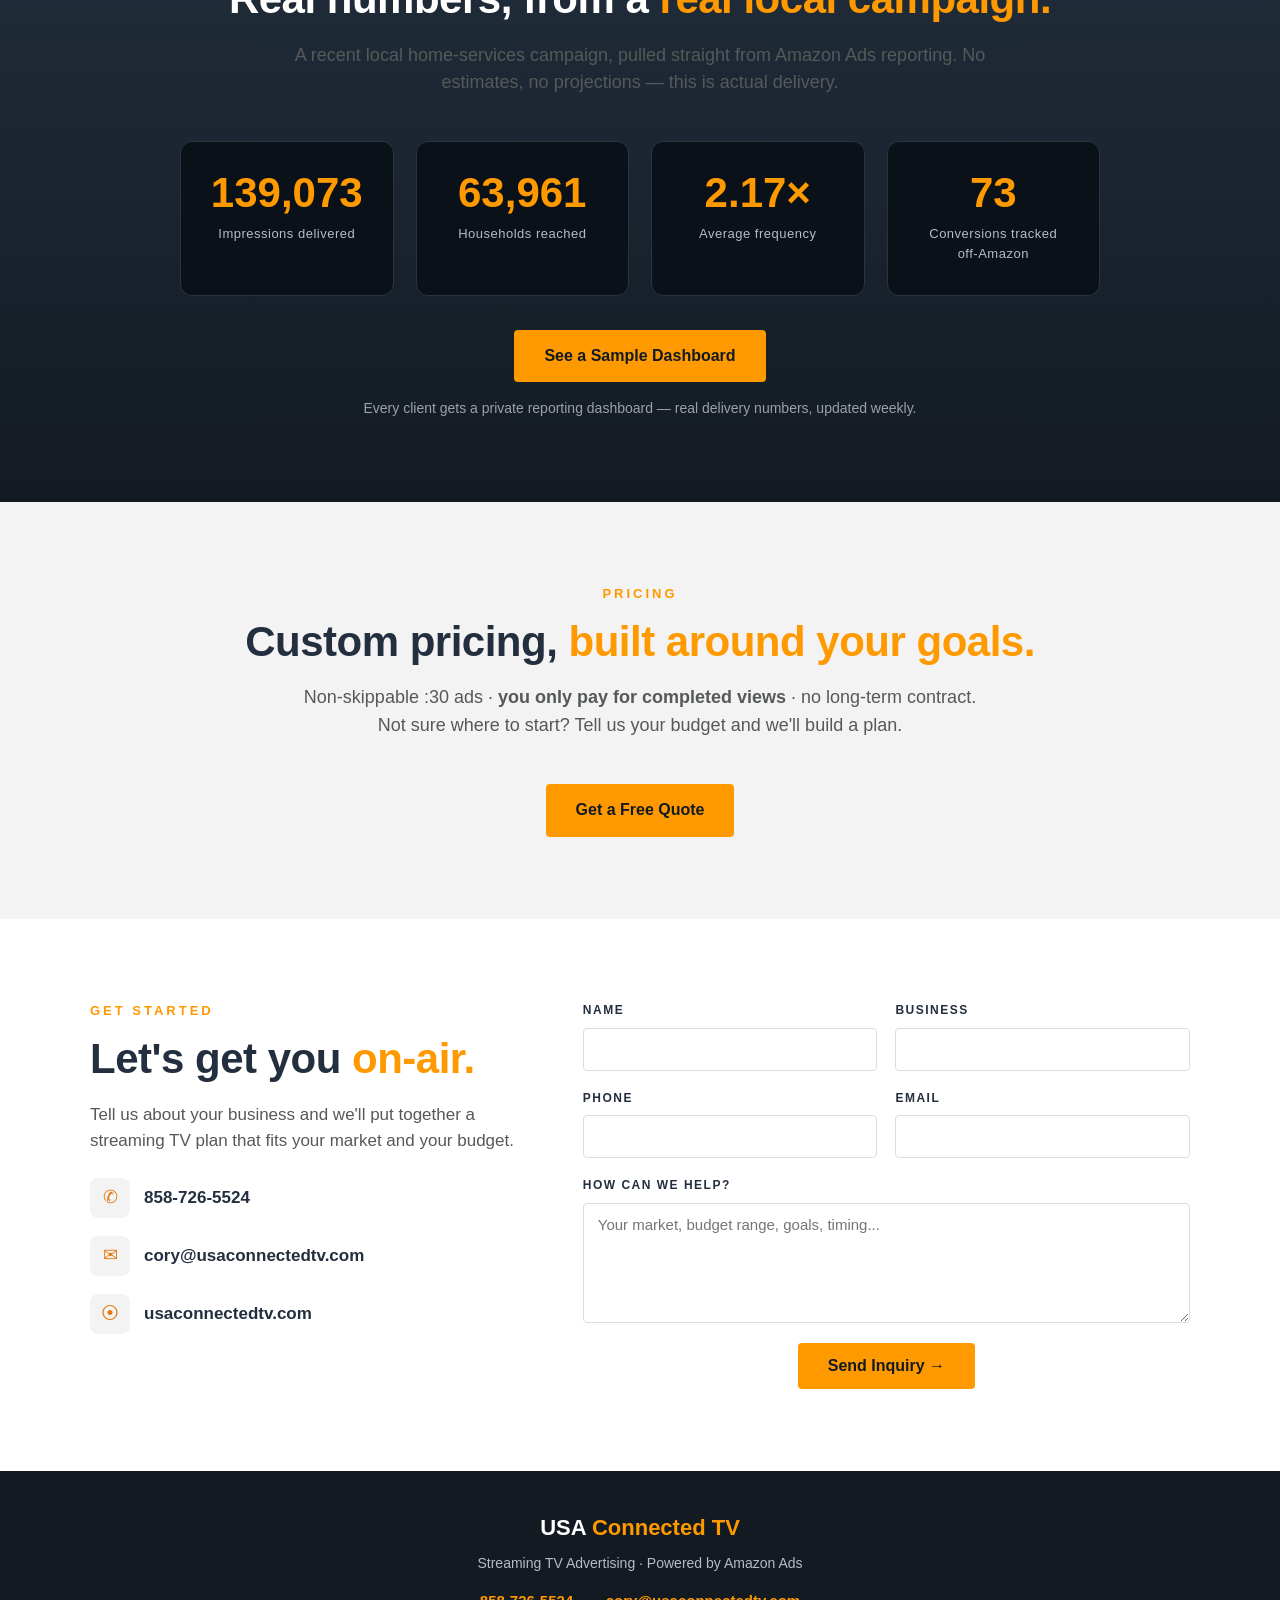
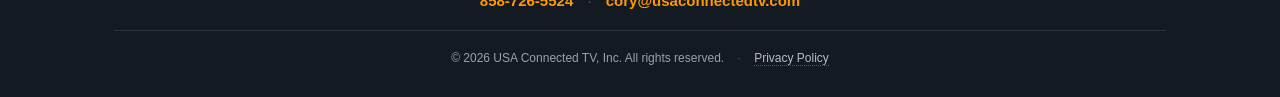
==== commit ba6a51de: "Add files via upload" ====
--- a/index.html
+++ b/index.html
@@ -437,7 +437,7 @@
       </p>
       <div class="hero-ctas">
         <a class="hero-cta" href="#contact">Get a Free Quote</a>
-        <a class="hero-cta hero-cta-alt" href="tel:7025442987">Call 702-544-2987</a>
+        <a class="hero-cta hero-cta-alt" href="tel:8587265524">Call 858-726-5524</a>
         <a class="hero-cta hero-cta-alt" href="sample-dashboard.html">See a Sample Dashboard</a>
       </div>
 
@@ -620,7 +620,7 @@
             market and your budget.
           </p>
           <div class="contact-lines">
-            <div class="contact-line"><span class="ci">✆</span><a href="tel:7025442987">702-544-2987</a></div>
+            <div class="contact-line"><span class="ci">✆</span><a href="tel:8587265524">858-726-5524</a></div>
             <div class="contact-line"><span class="ci">✉</span><a href="mailto:cory@usaconnectedtv.com">cory@usaconnectedtv.com</a></div>
             <div class="contact-line"><span class="ci">⦿</span><a href="https://usaconnectedtv.com">usaconnectedtv.com</a></div>
           </div>
@@ -674,7 +674,7 @@
       <div class="footer-brand"><span class="usa">USA </span><span class="ctv">Connected TV</span></div>
       <div class="footer-tag">Streaming TV Advertising · Powered by Amazon Ads</div>
       <div class="footer-contact">
-        <a href="tel:7025442987">702-544-2987</a>
+        <a href="tel:8587265524">858-726-5524</a>
         <span class="footer-sep">·</span>
         <a href="mailto:cory@usaconnectedtv.com">cory@usaconnectedtv.com</a>
       </div>
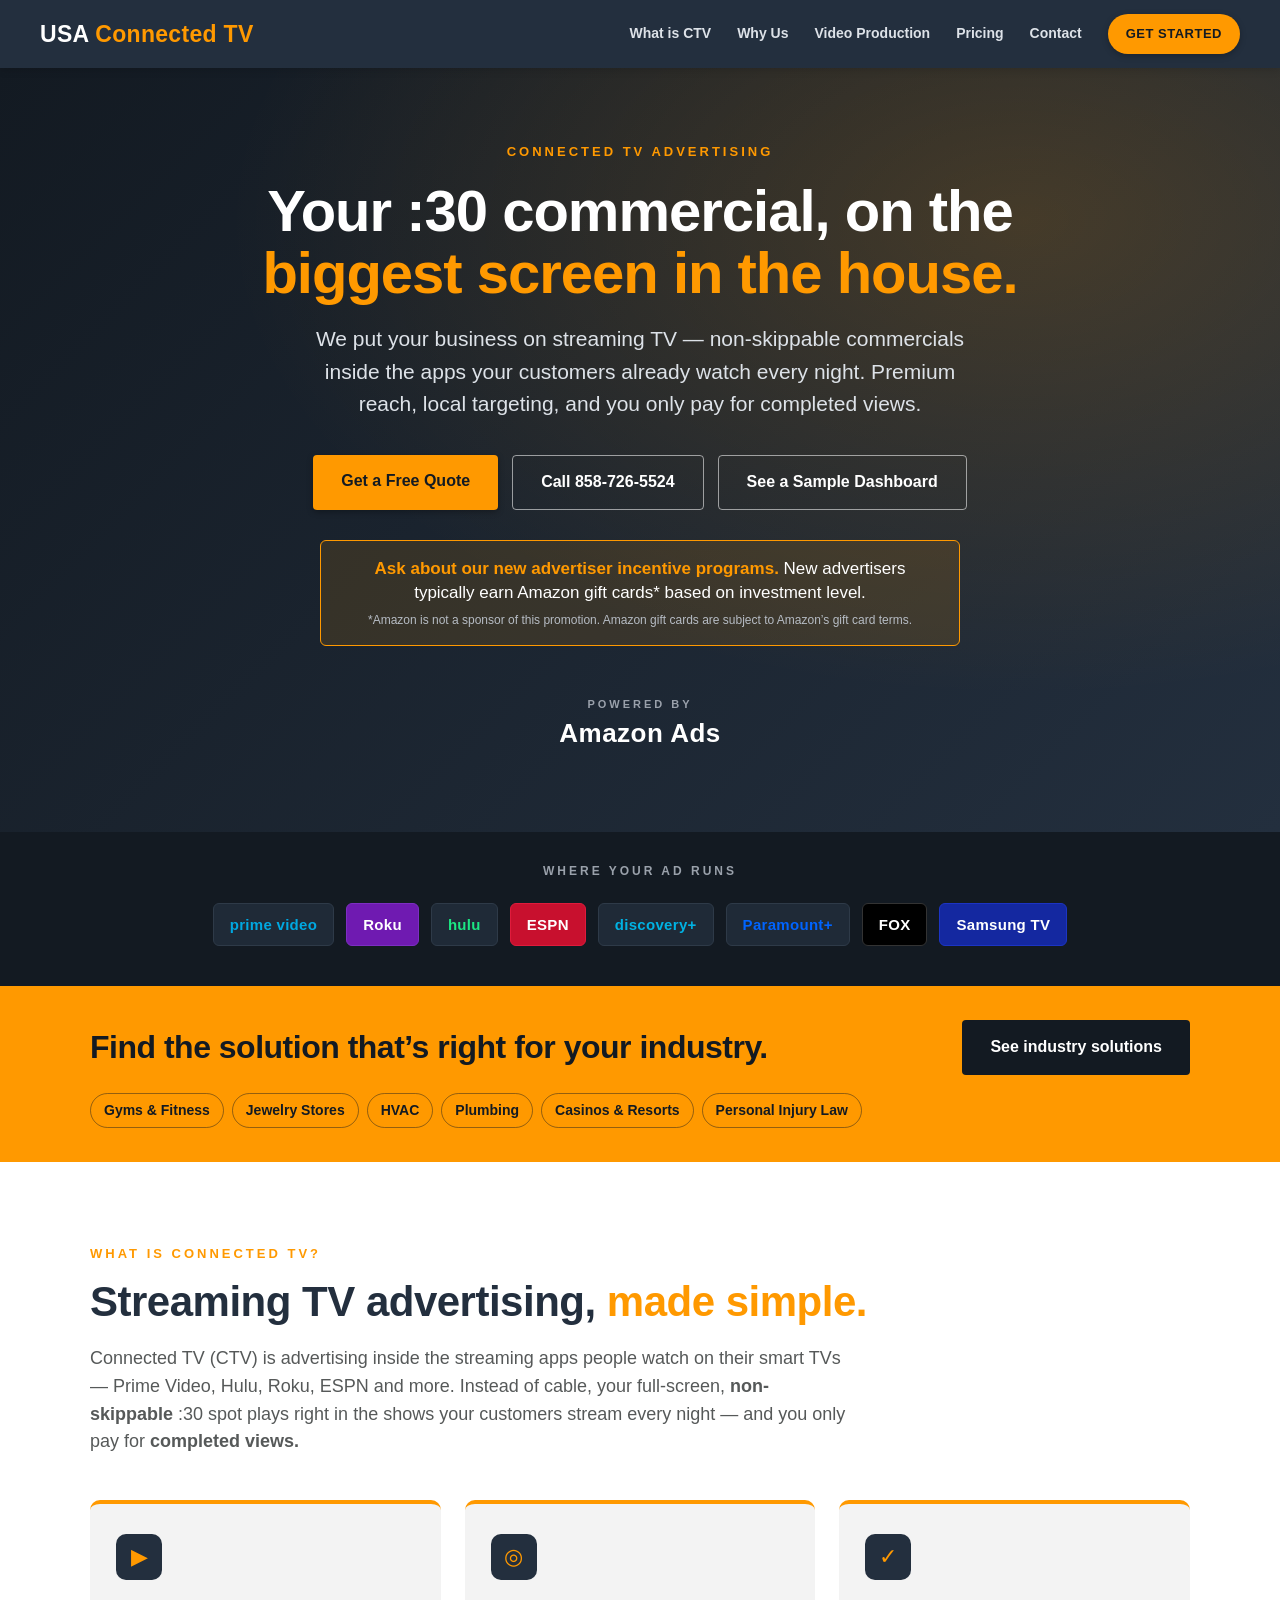
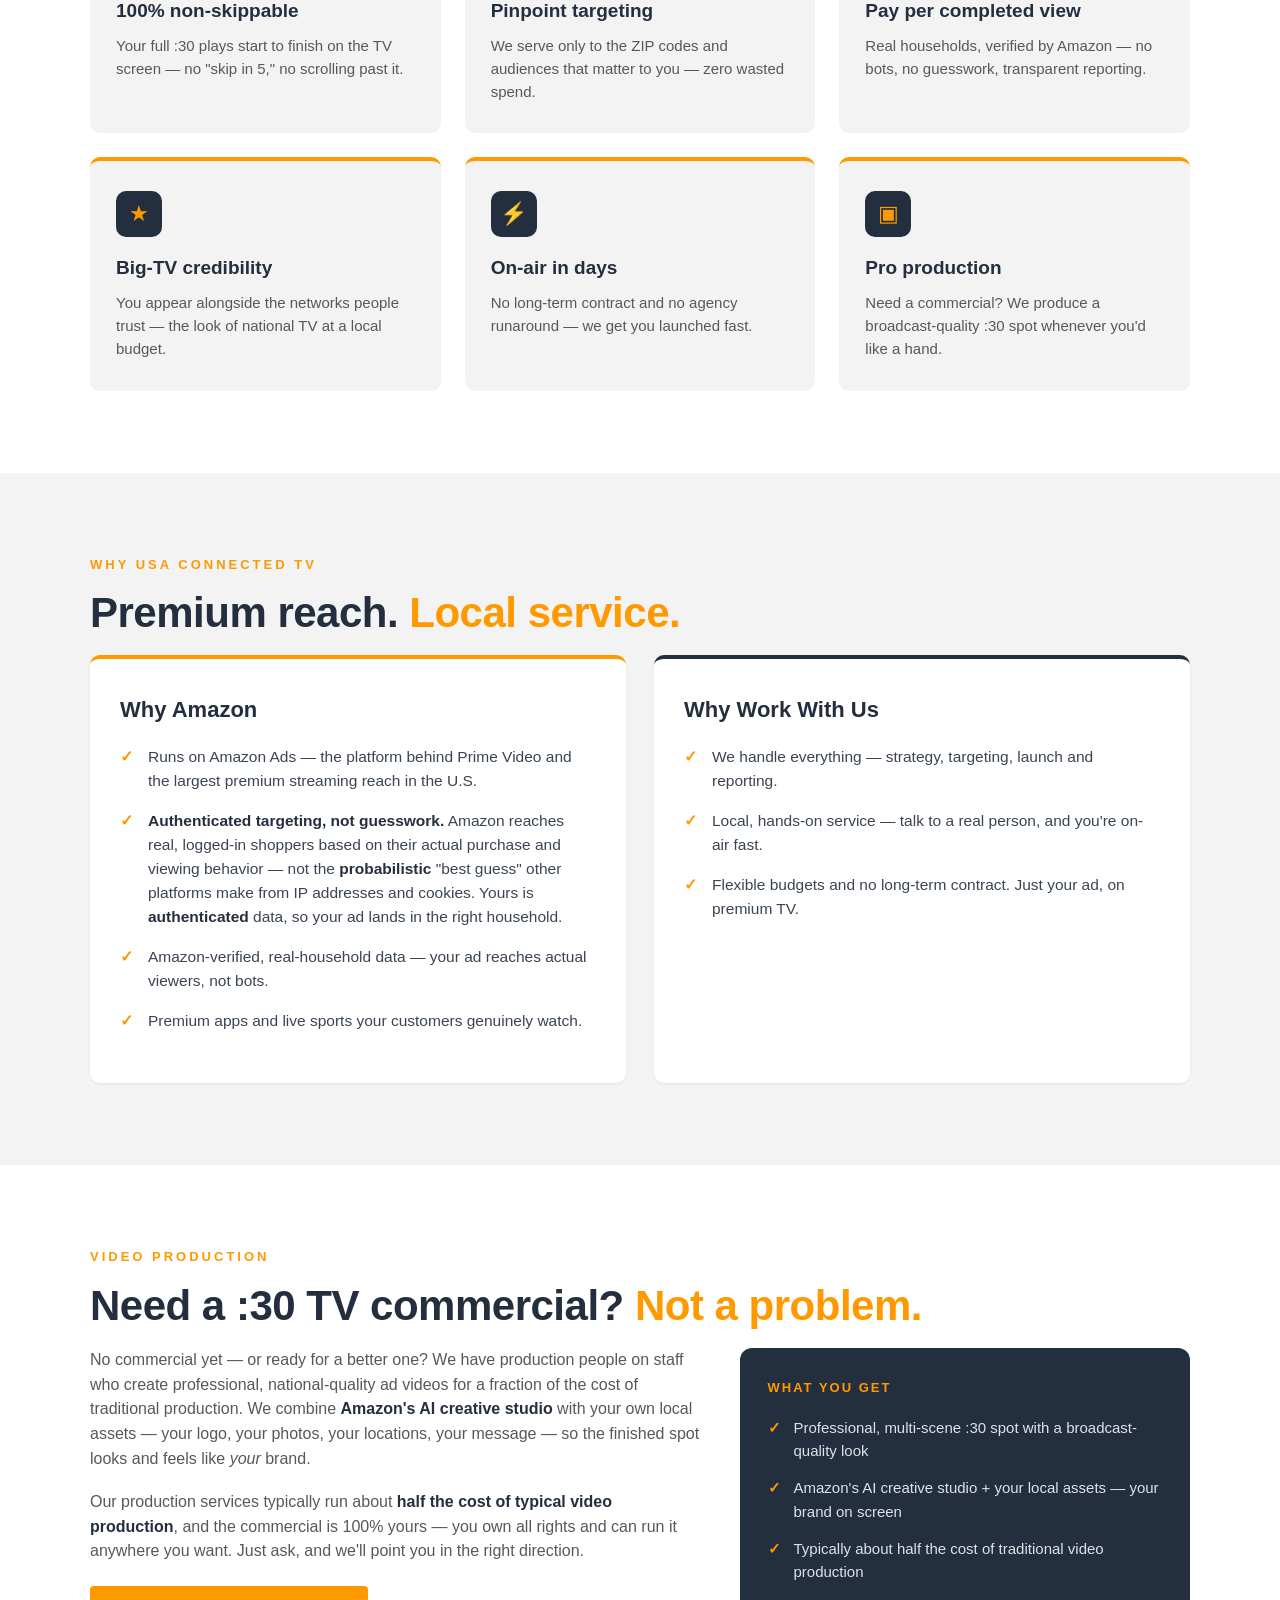
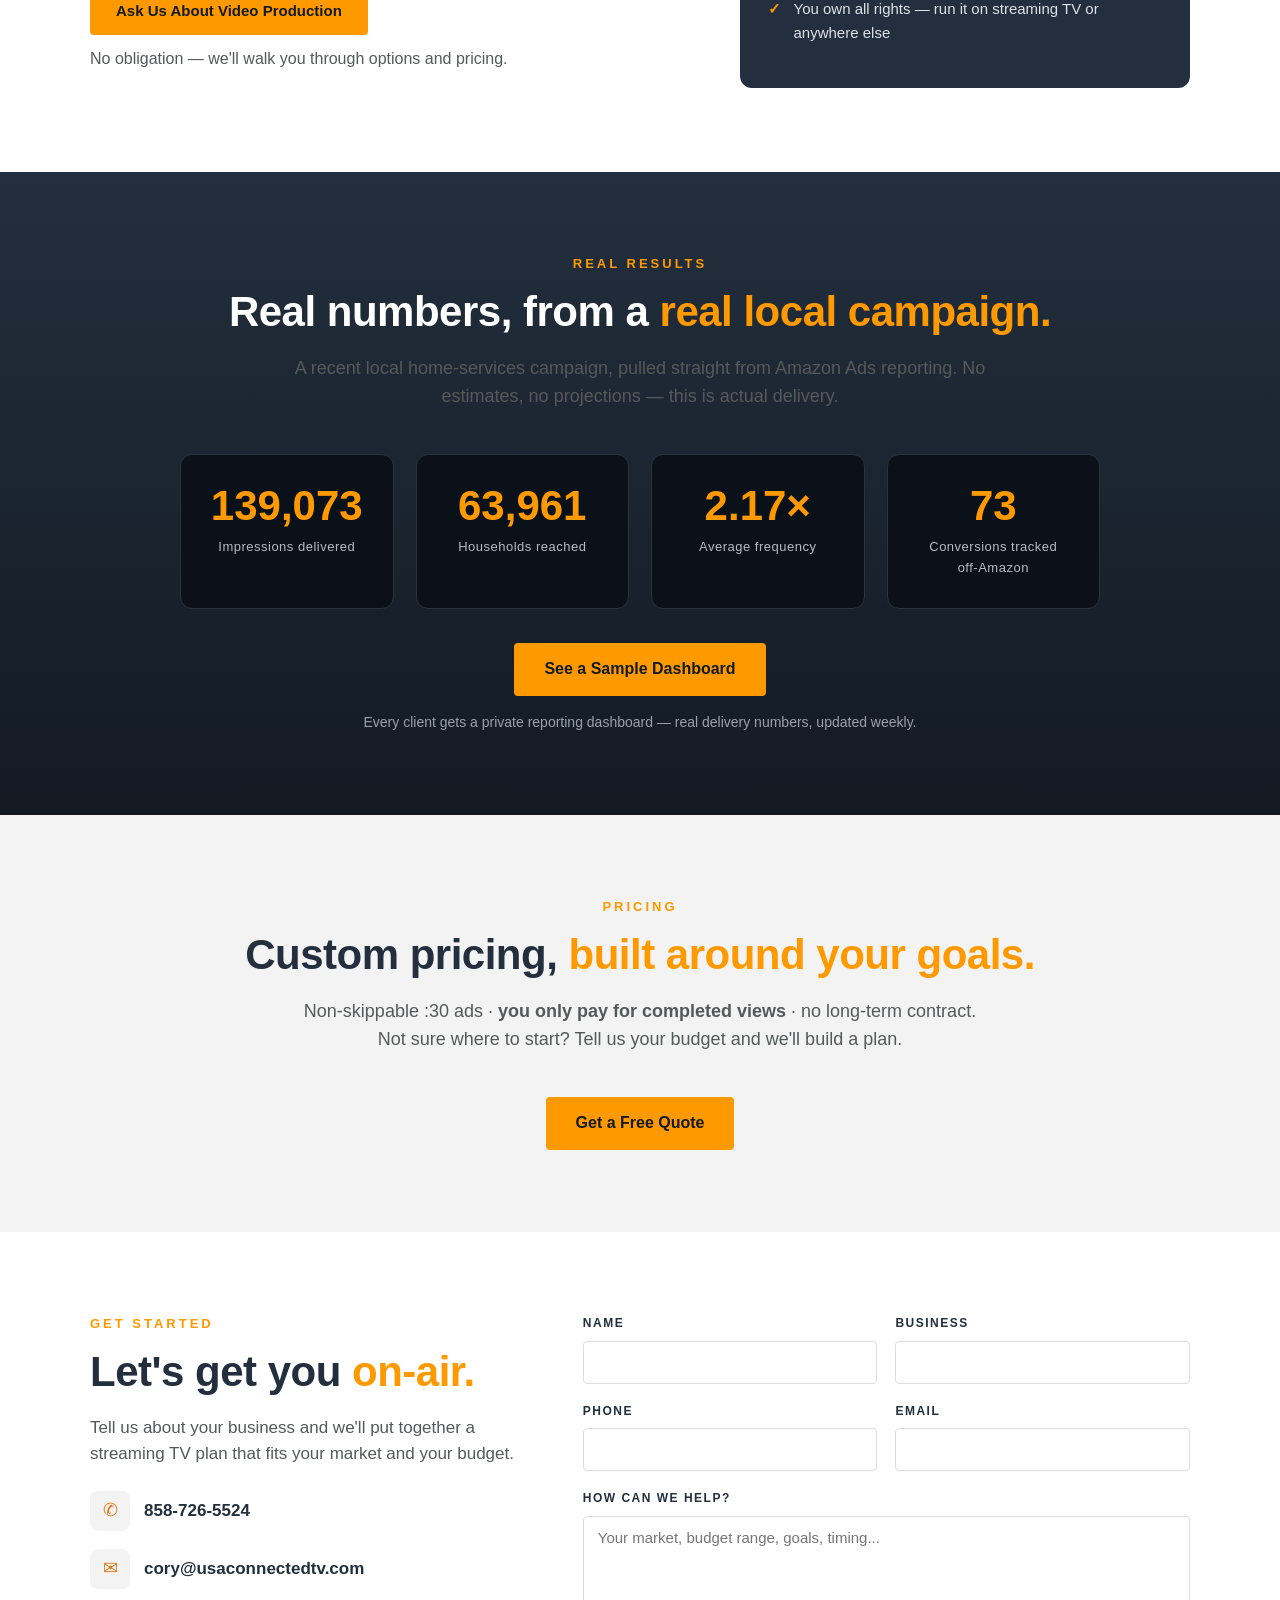
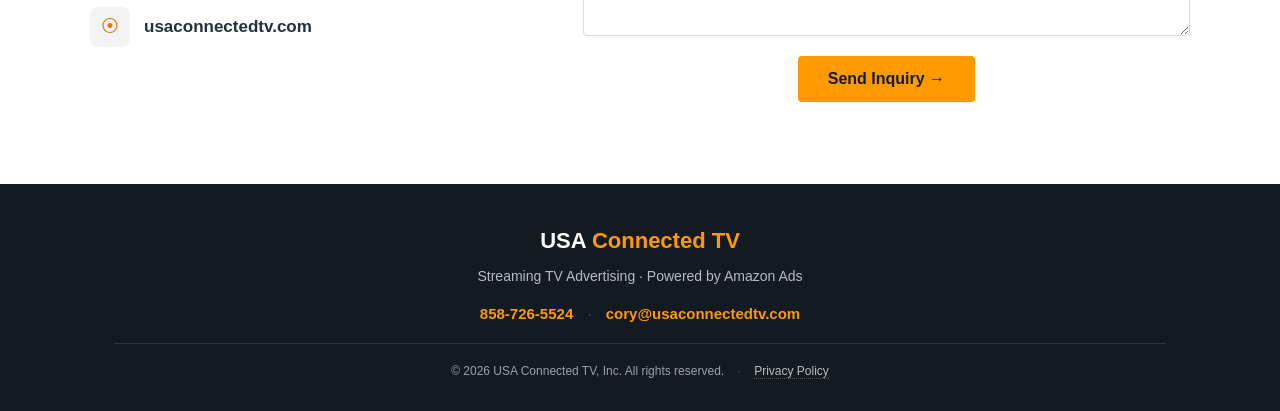
==== commit 80d5fd8f: "Add incentive callout and industry solutions banner Added incentive callout and industry solutions b" ====
--- a/index.html
+++ b/index.html
@@ -6,6 +6,7 @@
   <meta name="description" content="USA Connected TV puts your business on streaming TV — non-skippable :30 commercials on Prime Video, Hulu, Roku, ESPN and more, powered by Amazon Ads. Local targeting, pay per completed view, on-air in days." />
   <title>USA Connected TV — Streaming TV Advertising | Powered by Amazon Ads</title>
 
+  <script src="/analytics.js"></script>
   <style>
     /* ---------- Reset / base ---------- */
     * { box-sizing: border-box; margin: 0; padding: 0; }
@@ -403,6 +404,22 @@
     }
     .footer-legal a { color: #B6BCC4; border-bottom: 1px dotted #565959; }
     .footer-legal a:hover { color: var(--amz-orange); }
+
+    /* ---------- Incentive callout ---------- */
+    .incentive { display: block; margin: 30px auto 0; max-width: 640px; background: rgba(255,153,0,0.12); border: 1.5px solid var(--amz-orange); border-radius: 6px; padding: 16px 22px; color: #FFFFFF; font-size: 17px; line-height: 1.45; }
+    .incentive strong { color: var(--amz-orange); }
+    .incentive-fine { display: block; margin-top: 6px; font-size: 12px; color: #B6BCC4; }
+
+    /* ---------- Industry solutions banner ---------- */
+    .ind-banner { background: var(--amz-orange); color: var(--amz-navy-deep); padding: 34px 24px; }
+    .ind-banner-inner { max-width: 1100px; margin: 0 auto; display: grid; grid-template-columns: 1fr auto; gap: 18px 32px; align-items: center; }
+    .ind-banner h2 { font-size: clamp(24px, 3vw, 32px); line-height: 1.15; margin: 0; color: var(--amz-navy-deep); }
+    .ind-banner-btn { display: inline-block; background: var(--amz-navy-deep); color: #FFFFFF; font-weight: 800; font-size: 16px; padding: 15px 28px; border-radius: 4px; white-space: nowrap; transition: background 0.2s; }
+    .ind-banner-btn:hover { background: var(--amz-navy); }
+    .ind-chips { grid-column: 1 / -1; display: flex; flex-wrap: wrap; gap: 8px; }
+    .ind-chips a { font-size: 14px; font-weight: 700; padding: 6px 13px; border: 1.5px solid rgba(19,26,34,0.45); border-radius: 18px; transition: background 0.2s; }
+    .ind-chips a:hover { background: rgba(255,255,255,0.35); }
+    @media (max-width: 760px) { .ind-banner-inner { grid-template-columns: 1fr; } }
   </style>
 </head>
 <body>
@@ -441,6 +458,8 @@
         <a class="hero-cta hero-cta-alt" href="sample-dashboard.html">See a Sample Dashboard</a>
       </div>
 
+      <a class="incentive" href="#contact"><strong>Ask about our new advertiser incentive programs.</strong> New advertisers typically earn Amazon gift cards* based on investment level.<span class="incentive-fine">*Amazon is not a sponsor of this promotion. Amazon gift cards are subject to Amazon’s gift card terms.</span></a>
+
       <div class="powered">
         <span class="powered-by">Powered by</span>
         <span class="amz-text">Amazon Ads</span>
@@ -460,6 +479,15 @@
       <span class="net-badge para">Paramount+</span>
       <span class="net-badge fox">FOX</span>
       <span class="net-badge sam">Samsung TV</span>
+    </div>
+  </section>
+
+  <!-- ============ INDUSTRY SOLUTIONS BANNER ============ -->
+  <section class="ind-banner">
+    <div class="ind-banner-inner">
+      <h2>Find the solution that’s right for your industry.</h2>
+      <a class="ind-banner-btn" href="/solutions/" data-sol="all">See industry solutions</a>
+      <div class="ind-chips" id="indChips"></div>
     </div>
   </section>
 
@@ -700,5 +728,20 @@
       if (f && t) { f.style.display = 'none'; t.style.display = 'block'; }
     }
   </script>
+  <script src="/solutions/industries.js"></script>
+  <script>
+    (function () {
+      var box = document.getElementById('indChips');
+      if (box && window.USA_INDUSTRIES) {
+        box.innerHTML = window.USA_INDUSTRIES.map(function (i) {
+          return '<a href="/solutions/' + i.slug + '/" data-sol="' + i.slug + '">' + i.name.replace(/&/g, '&amp;') + '</a>';
+        }).join('');
+      }
+      document.addEventListener('click', function (e) {
+        var a = e.target.closest && e.target.closest('a[data-sol]');
+        if (a && window.usaTrack) window.usaTrack('homepage_solutions_click', { industry: a.getAttribute('data-sol') });
+      });
+    })();
+  </script>
 </body>
 </html>
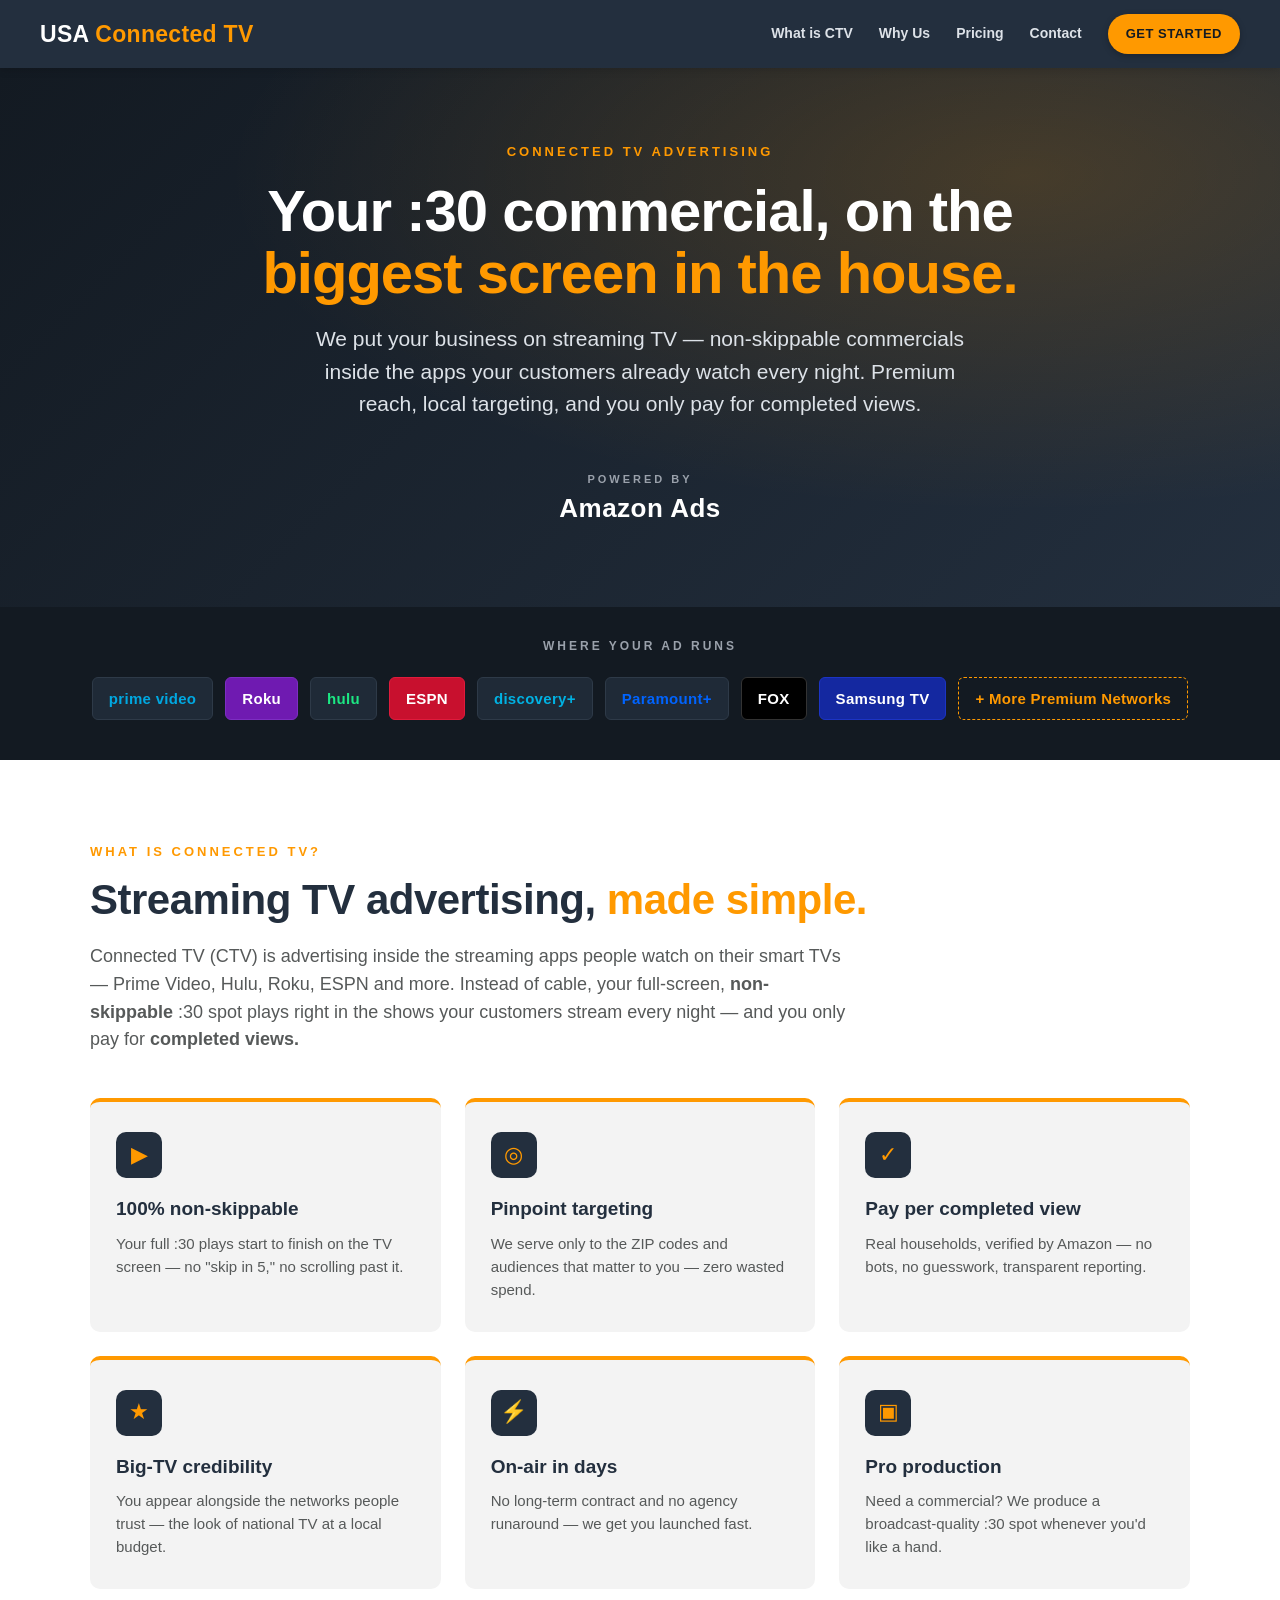
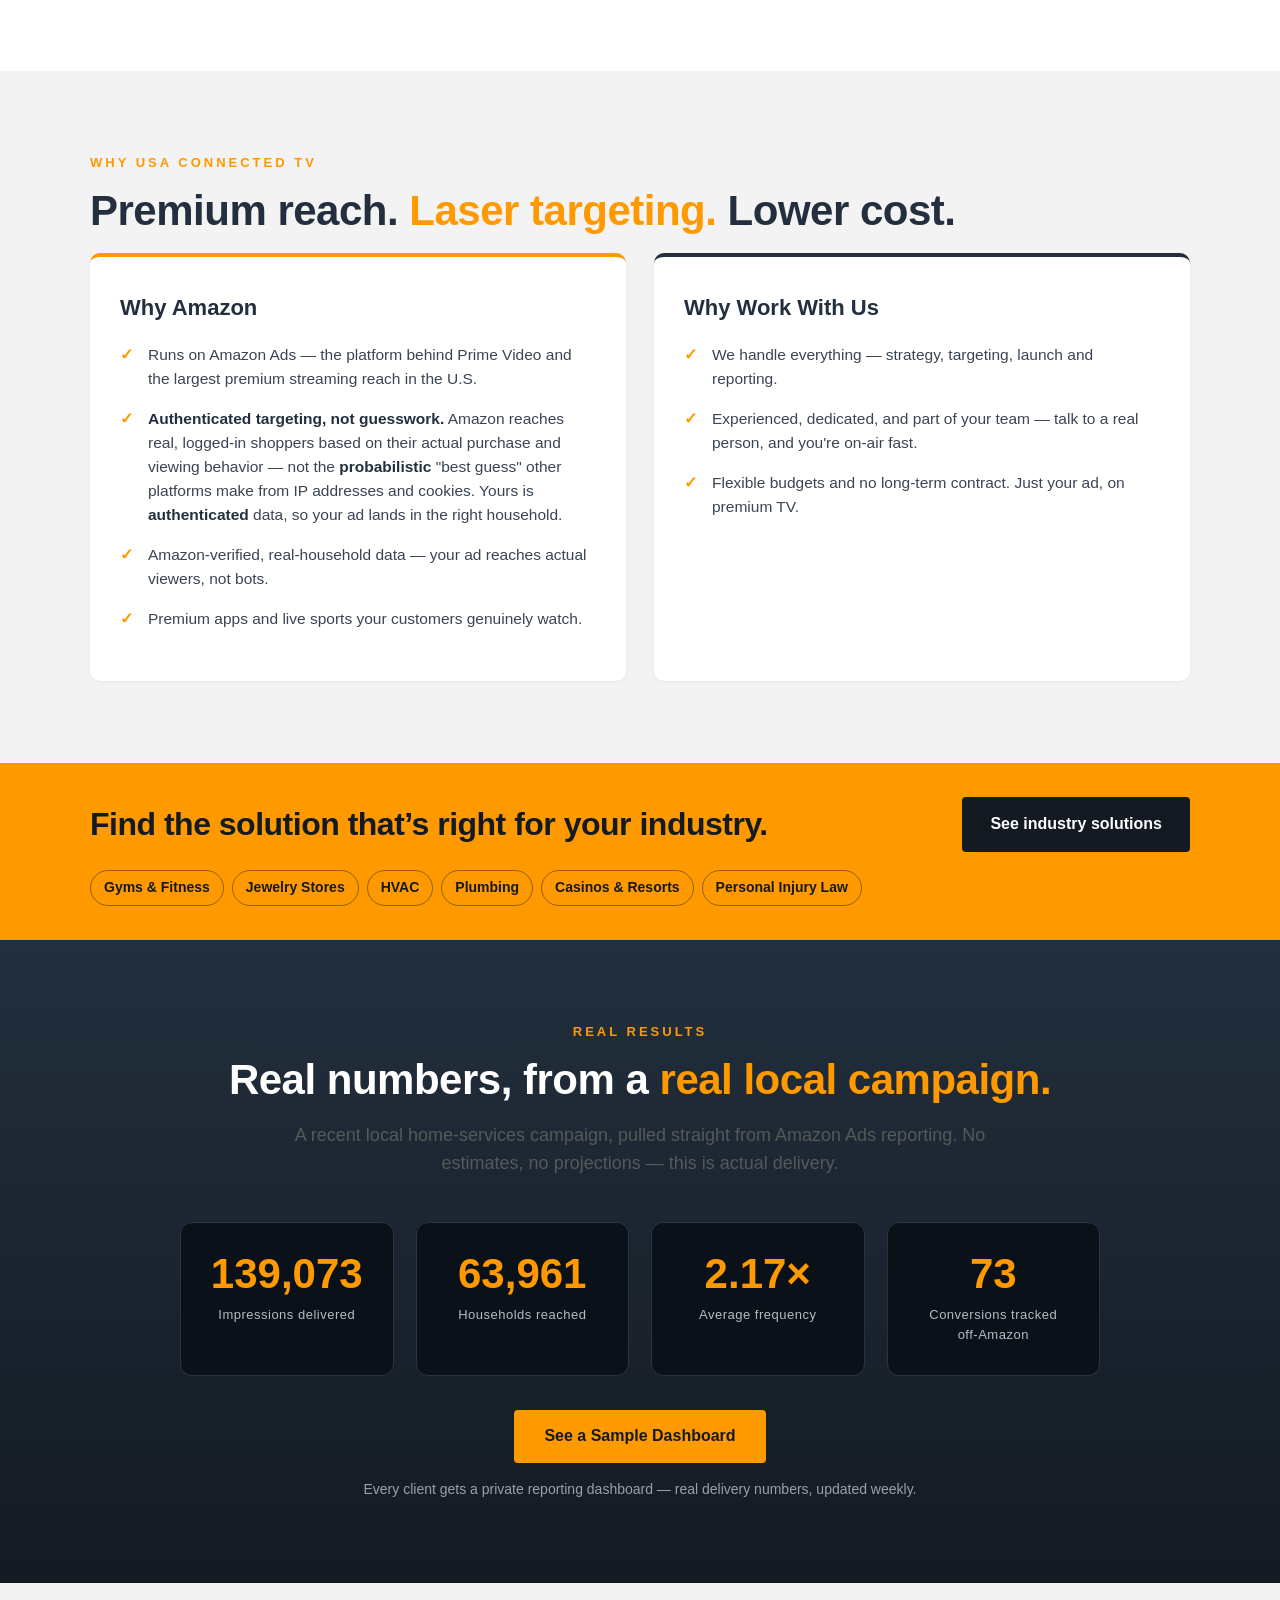
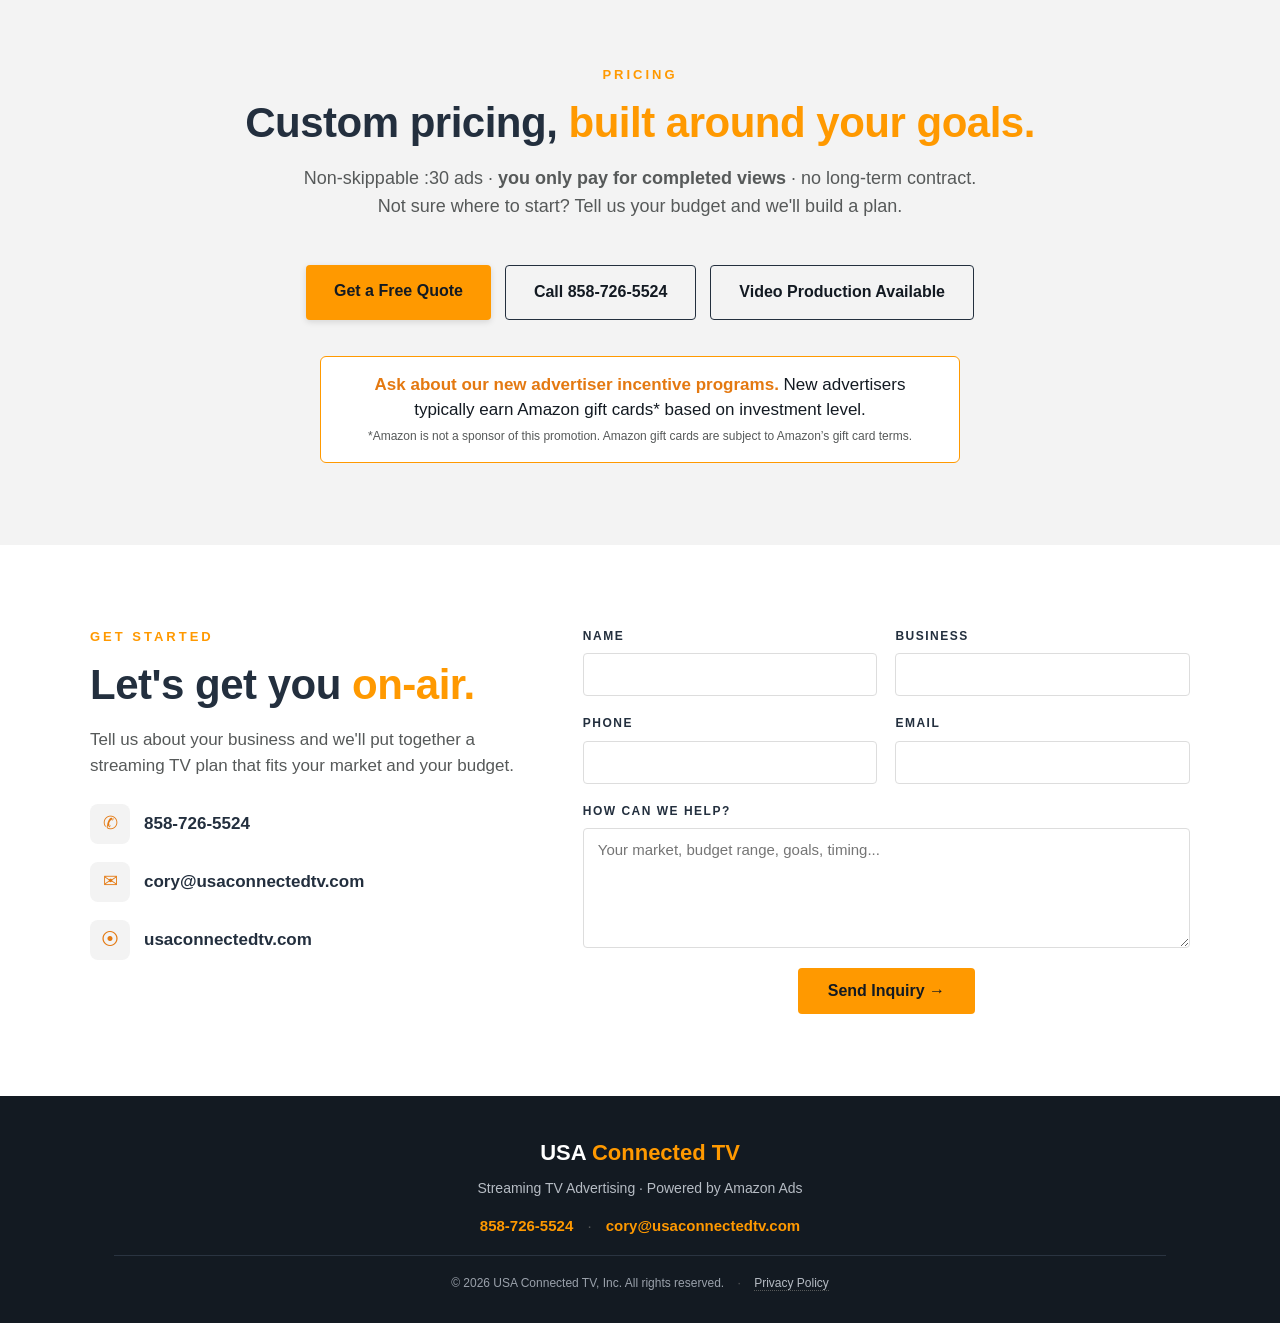
==== commit 377f211d: "Homepage cleanup: move CTAs + incentive to Pricing, remove video section, reorder, add More Premium " ====
--- a/index.html
+++ b/index.html
@@ -186,7 +186,7 @@
     }
     .net-row {
       display: flex; flex-wrap: wrap; justify-content: center; align-items: center;
-      gap: 14px 12px; max-width: 960px; margin: 0 auto;
+      gap: 14px 12px; max-width: 1180px; margin: 0 auto;
     }
     .net-badge {
       font-weight: 800; font-size: 15px; letter-spacing: 0.3px;
@@ -201,6 +201,7 @@
     .net-badge.para { color:#0064FF; }
     .net-badge.fox  { color:#fff; background:#000; border-color:#333; }
     .net-badge.sam  { color:#fff; background:#1428A0; border-color:#1c34c4; }
+    .net-badge.more { color: var(--amz-orange); background: transparent; border: 1.5px dashed var(--amz-orange); }
 
     /* ---------- Section general ---------- */
     section.content { padding: 82px 24px; }
@@ -420,6 +421,16 @@
     .ind-chips a { font-size: 14px; font-weight: 700; padding: 6px 13px; border: 1.5px solid rgba(19,26,34,0.45); border-radius: 18px; transition: background 0.2s; }
     .ind-chips a:hover { background: rgba(255,255,255,0.35); }
     @media (max-width: 760px) { .ind-banner-inner { grid-template-columns: 1fr; } }
+    /* ---------- Pricing CTAs on light background ---------- */
+    .pricing .hero-ctas { margin-top: 8px; }
+    .pricing .hero-cta { box-shadow: 0 2px 6px rgba(0,0,0,0.12); }
+    .pricing .hero-cta-alt { color: var(--amz-navy-deep); border-color: var(--amz-navy); box-shadow: none; }
+    .pricing .hero-cta-alt:hover { background: rgba(35,47,62,0.06); }
+    .pricing .incentive { margin-top: 36px; background: #FFFFFF; color: var(--amz-navy-deep); }
+    .pricing .incentive strong { color: var(--amz-orange-dark); }
+    .pricing .incentive-fine { color: var(--amz-text-muted); }
+    .tvspot-note { margin-top: 26px; font-size: 15px; color: var(--amz-text-muted); }
+    .tvspot-note a { color: var(--amz-orange-dark); font-weight: 700; text-decoration: underline; }
   </style>
 </head>
 <body>
@@ -431,7 +442,6 @@
       <nav class="nav-links" id="navLinks">
         <a href="#what">What is CTV</a>
         <a href="#why">Why Us</a>
-        <a href="#production">Video Production</a>
         <a href="#pricing">Pricing</a>
         <a href="#contact">Contact</a>
         <a class="nav-cta" href="#contact">Get Started</a>
@@ -452,14 +462,6 @@
         customers already watch every night. Premium reach, local targeting, and you only pay
         for completed views.
       </p>
-      <div class="hero-ctas">
-        <a class="hero-cta" href="#contact">Get a Free Quote</a>
-        <a class="hero-cta hero-cta-alt" href="tel:8587265524">Call 858-726-5524</a>
-        <a class="hero-cta hero-cta-alt" href="sample-dashboard.html">See a Sample Dashboard</a>
-      </div>
-
-      <a class="incentive" href="#contact"><strong>Ask about our new advertiser incentive programs.</strong> New advertisers typically earn Amazon gift cards* based on investment level.<span class="incentive-fine">*Amazon is not a sponsor of this promotion. Amazon gift cards are subject to Amazon’s gift card terms.</span></a>
-
       <div class="powered">
         <span class="powered-by">Powered by</span>
         <span class="amz-text">Amazon Ads</span>
@@ -479,15 +481,7 @@
       <span class="net-badge para">Paramount+</span>
       <span class="net-badge fox">FOX</span>
       <span class="net-badge sam">Samsung TV</span>
-    </div>
-  </section>
-
-  <!-- ============ INDUSTRY SOLUTIONS BANNER ============ -->
-  <section class="ind-banner">
-    <div class="ind-banner-inner">
-      <h2>Find the solution that’s right for your industry.</h2>
-      <a class="ind-banner-btn" href="/solutions/" data-sol="all">See industry solutions</a>
-      <div class="ind-chips" id="indChips"></div>
+      <span class="net-badge more">+ More Premium Networks</span>
     </div>
   </section>
 
@@ -542,7 +536,7 @@
   <section class="content why" id="why">
     <div class="content-inner">
       <div class="eyebrow">Why USA Connected TV</div>
-      <h2>Premium reach. <span class="accent">Local service.</span></h2>
+      <h2>Premium reach. <span class="accent">Laser targeting.</span> Lower cost.</h2>
 
       <div class="why-cols">
         <div class="why-panel amazon">
@@ -558,7 +552,7 @@
           <h3>Why Work With Us</h3>
           <ul class="why-list">
             <li>We handle everything — strategy, targeting, launch and reporting.</li>
-            <li>Local, hands-on service — talk to a real person, and you're on-air fast.</li>
+            <li>Experienced, dedicated, and part of your team — talk to a real person, and you're on-air fast.</li>
             <li>Flexible budgets and no long-term contract. Just your ad, on premium TV.</li>
           </ul>
         </div>
@@ -566,38 +560,12 @@
     </div>
   </section>
 
-  <!-- ============ VIDEO PRODUCTION ============ -->
-  <section class="content production" id="production">
-    <div class="content-inner">
-      <div class="eyebrow">Video Production</div>
-      <h2>Need a :30 TV commercial? <span class="accent">Not a problem.</span></h2>
-
-      <div class="prod-wrap">
-        <div class="prod-body">
-          <p>
-            No commercial yet — or ready for a better one? We have production people on staff who create
-            professional, national-quality ad videos for a fraction of the cost of traditional production.
-            We combine <strong>Amazon's AI creative studio</strong> with your own local assets — your logo,
-            your photos, your locations, your message — so the finished spot looks and feels like <em>your</em> brand.
-          </p>
-          <p>
-            Our production services typically run about <strong>half the cost of typical video production</strong>,
-            and the commercial is 100% yours — you own all rights and can run it anywhere you want. Just ask,
-            and we'll point you in the right direction.
-          </p>
-          <a class="prod-cta" href="#contact">Ask Us About Video Production</a>
-          <p class="prod-note">No obligation — we'll walk you through options and pricing.</p>
-        </div>
-        <div class="prod-card">
-          <h4>What You Get</h4>
-          <ul>
-            <li>Professional, multi-scene :30 spot with a broadcast-quality look</li>
-            <li>Amazon's AI creative studio + your local assets — your brand on screen</li>
-            <li>Typically about half the cost of traditional video production</li>
-            <li>You own all rights — run it on streaming TV or anywhere else</li>
-          </ul>
-        </div>
-      </div>
+  <!-- ============ INDUSTRY SOLUTIONS BANNER ============ -->
+  <section class="ind-banner">
+    <div class="ind-banner-inner">
+      <h2>Find the solution that’s right for your industry.</h2>
+      <a class="ind-banner-btn" href="/solutions/" data-sol="all">See industry solutions</a>
+      <div class="ind-chips" id="indChips"></div>
     </div>
   </section>
 
@@ -632,7 +600,14 @@
         Non-skippable :30 ads · <strong>you only pay for completed views</strong> · no long-term contract.<br>
         Not sure where to start? Tell us your budget and we'll build a plan.
       </p>
-      <a class="pricing-cta" href="#contact">Get a Free Quote</a>
+      <div class="hero-ctas">
+        <a class="hero-cta" href="#contact">Get a Free Quote</a>
+        <a class="hero-cta hero-cta-alt" href="tel:8587265524">Call 858-726-5524</a>
+        <a class="hero-cta hero-cta-alt" href="#contact">Video Production Available</a>
+      </div>
+
+      <a class="incentive" href="#contact"><strong>Ask about our new advertiser incentive programs.</strong> New advertisers typically earn Amazon gift cards* based on investment level.<span class="incentive-fine">*Amazon is not a sponsor of this promotion. Amazon gift cards are subject to Amazon’s gift card terms.</span></a>
+
     </div>
   </section>
 
